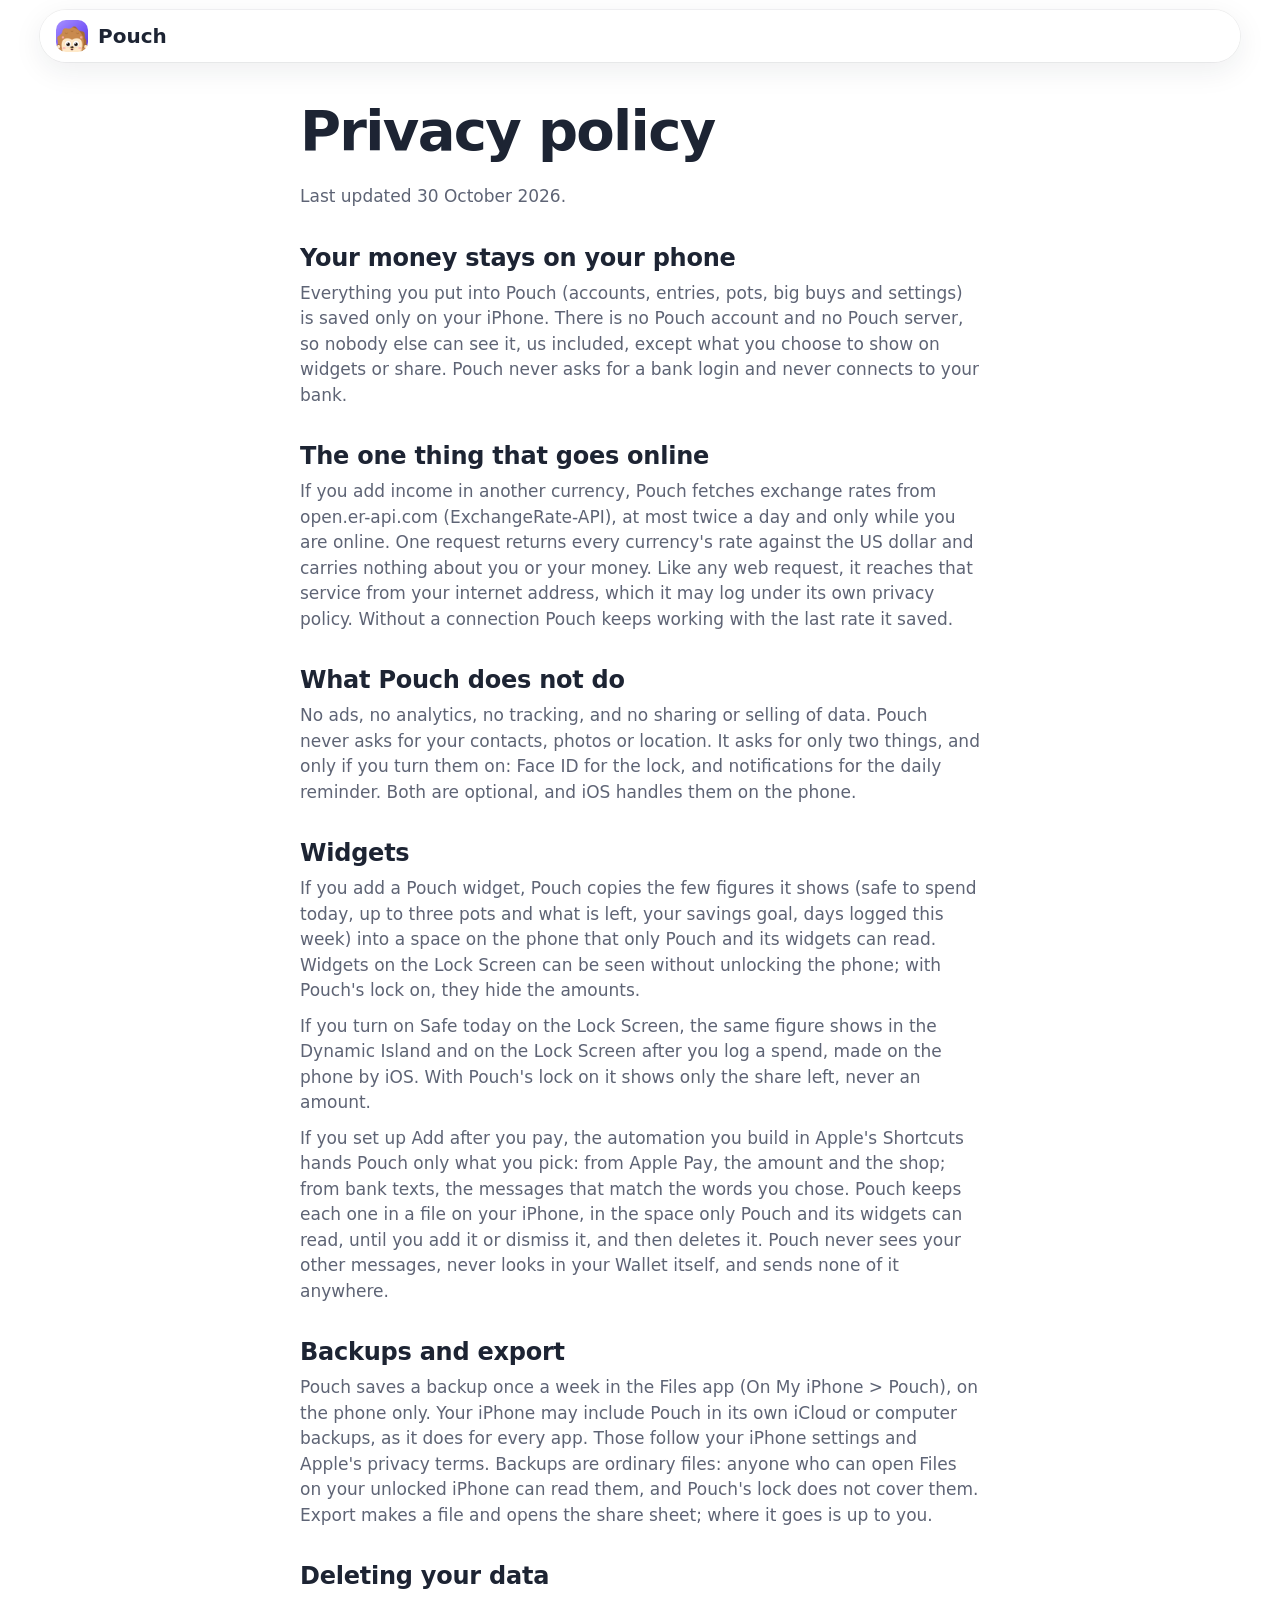
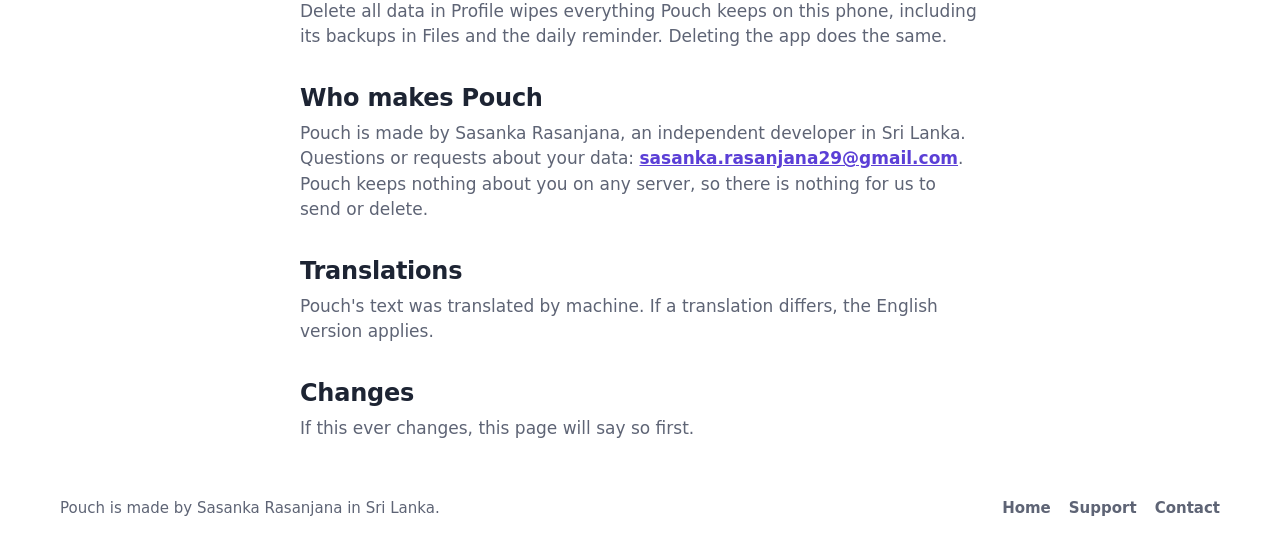
==== privacy.html @ 1b5fd363 "Privacy: last updated 30 October 2026, matching the app Co-Authored-By: Claude Opus 5.5 <noreply@ant" ====
<!doctype html>
<html lang="en">
<head>
<meta charset="utf-8">
<meta name="viewport" content="width=device-width, initial-scale=1">
<title>Pouch privacy policy</title>
<meta name="description" content="How Pouch keeps your money on your iPhone: no account, no bank login, no tracking.">
<link rel="icon" href="assets/favicon.png">
<link rel="canonical" href="https://sasankarasanjana29.github.io/hedge-site/privacy.html">
<link rel="stylesheet" href="site.css?v=20261031a">
</head>
<body>
<header class="nav lifted"><a class="brand" href="index.html"><img src="assets/icon-180.png" alt="" width="32" height="32"><span>Pouch</span></a></header>
<main class="legal">
<h1>Privacy policy</h1>
<p>Last updated 30 October 2026.</p>
<h2>Your money stays on your phone</h2>
<p>Everything you put into Pouch (accounts, entries, pots, big buys and settings) is saved only on your iPhone. There is no Pouch account and no Pouch server, so nobody else can see it, us included, except what you choose to show on widgets or share. Pouch never asks for a bank login and never connects to your bank.</p>
<h2>The one thing that goes online</h2>
<p>If you add income in another currency, Pouch fetches exchange rates from open.er-api.com (ExchangeRate-API), at most twice a day and only while you are online. One request returns every currency&#x27;s rate against the US dollar and carries nothing about you or your money. Like any web request, it reaches that service from your internet address, which it may log under its own privacy policy. Without a connection Pouch keeps working with the last rate it saved.</p>
<h2>What Pouch does not do</h2>
<p>No ads, no analytics, no tracking, and no sharing or selling of data. Pouch never asks for your contacts, photos or location. It asks for only two things, and only if you turn them on: Face ID for the lock, and notifications for the daily reminder. Both are optional, and iOS handles them on the phone.</p>
<h2>Widgets</h2>
<p>If you add a Pouch widget, Pouch copies the few figures it shows (safe to spend today, up to three pots and what is left, your savings goal, days logged this week) into a space on the phone that only Pouch and its widgets can read. Widgets on the Lock Screen can be seen without unlocking the phone; with Pouch&#x27;s lock on, they hide the amounts.</p>
<p>If you turn on Safe today on the Lock Screen, the same figure shows in the Dynamic Island and on the Lock Screen after you log a spend, made on the phone by iOS. With Pouch&#x27;s lock on it shows only the share left, never an amount. </p>
<p>If you set up Add after you pay, the automation you build in Apple&#x27;s Shortcuts hands Pouch only what you pick: from Apple Pay, the amount and the shop; from bank texts, the messages that match the words you chose. Pouch keeps each one in a file on your iPhone, in the space only Pouch and its widgets can read, until you add it or dismiss it, and then deletes it. Pouch never sees your other messages, never looks in your Wallet itself, and sends none of it anywhere.</p>
<h2>Backups and export</h2>
<p>Pouch saves a backup once a week in the Files app (On My iPhone &gt; Pouch), on the phone only. Your iPhone may include Pouch in its own iCloud or computer backups, as it does for every app. Those follow your iPhone settings and Apple&#x27;s privacy terms. Backups are ordinary files: anyone who can open Files on your unlocked iPhone can read them, and Pouch&#x27;s lock does not cover them. Export makes a file and opens the share sheet; where it goes is up to you.</p>
<h2>Deleting your data</h2>
<p>Delete all data in Profile wipes everything Pouch keeps on this phone, including its backups in Files and the daily reminder. Deleting the app does the same.</p>
<h2>Who makes Pouch</h2>
<p>Pouch is made by Sasanka Rasanjana, an independent developer in Sri Lanka. Questions or requests about your data: <a href="mailto:sasanka.rasanjana29@gmail.com">sasanka.rasanjana29@gmail.com</a>. Pouch keeps nothing about you on any server, so there is nothing for us to send or delete.</p>
<h2>Translations</h2>
<p>Pouch&#x27;s text was translated by machine. If a translation differs, the English version applies.</p>
<h2>Changes</h2>
<p>If this ever changes, this page will say so first.</p>
</main>
<footer class="foot"><span>Pouch is made by Sasanka Rasanjana in Sri Lanka.</span><nav aria-label="Legal"><a href="index.html">Home</a><a href="support.html">Support</a><a href="mailto:sasanka.rasanjana29@gmail.com">Contact</a></nav></footer>
</body>
</html>
---- site.css ----
/* Pouch site, direction A (the user's pick): a clean hero with the app composed around the phone,
   then a bento of features where every card draws the real piece of the app in its own style
   (palette.ts colours, chunky buttons, pot rings, the Dynamic Island), then the screens explained.
   No web fonts, no third parties, no emoji. */

:root {
  --page: #FFFFFF;
  --ink: #1D2433;
  --soft: #5E6475;
  --faint: #8C92A1;
  --card: #F5F6F9;
  --line: #E6E7EC;
  --brand: #7A5AF8;
  --lip: #5B3FD6;
  --tint: #F0EBFF;
  --max: 1200px;
}

* { box-sizing: border-box; }
html { scroll-behavior: smooth; -webkit-text-size-adjust: 100%; }
@media (prefers-reduced-motion: reduce) { html { scroll-behavior: auto; } }
body { margin: 0; background: var(--page); color: var(--ink); font: 17px/1.5 ui-rounded, "SF Pro Rounded", -apple-system, system-ui, "Segoe UI", Roboto, sans-serif; -webkit-font-smoothing: antialiased; }
img { max-width: 100%; display: block; }
a { color: inherit; }
h1, h2, h3 { margin: 0; font-weight: 800; letter-spacing: -0.03em; line-height: 1.04; }
h1 { font-size: clamp(44px, 6vw, 80px); }
h2 { font-size: clamp(32px, 4vw, 52px); }
h3 { font-size: 24px; letter-spacing: -0.02em; line-height: 1.15; }
p { margin: 0; }
svg { width: 1em; height: 1em; }
:focus-visible { outline: 3px solid var(--brand); outline-offset: 3px; border-radius: 12px; }

/* ---------- Nav ---------- */
.nav { position: sticky; top: 10px; z-index: 20; max-width: var(--max); margin: 10px auto 0; padding: 10px 14px 10px 16px; display: flex; align-items: center; gap: 24px; border-radius: 999px; transition: background .25s ease, box-shadow .25s ease; }
.nav.lifted { background: rgba(255, 255, 255, .78); backdrop-filter: blur(18px) saturate(170%); -webkit-backdrop-filter: blur(18px) saturate(170%); box-shadow: 0 8px 30px rgba(29, 36, 51, .08), 0 0 0 1px rgba(29, 36, 51, .05); }
.brand { display: flex; align-items: center; gap: 10px; text-decoration: none; font-weight: 800; font-size: 20px; }
.brand img { border-radius: 10px; }
.links { display: flex; gap: 26px; margin: 0 auto; }
.links a { text-decoration: none; color: var(--soft); font-weight: 650; font-size: 15px; }
.links a:hover { color: var(--ink); }
.soon { background: var(--tint); color: var(--lip); font-weight: 800; font-size: 14px; padding: 9px 16px; border-radius: 999px; white-space: nowrap; }

main { max-width: var(--max); margin: 0 auto; padding: 0 20px; }

/* ---------- Buttons: the app's chunky press ---------- */
.btn { display: inline-flex; align-items: center; justify-content: center; height: 56px; padding: 0 26px; border-radius: 999px; font-weight: 800; font-size: 16px; text-decoration: none; white-space: nowrap; transition: transform .1s ease, box-shadow .1s ease; }
.btn.primary { background: var(--brand); color: #fff; box-shadow: 0 4px 0 var(--lip); cursor: default; }
.btn.ghost { background: #fff; box-shadow: 0 0 0 2px var(--line), 0 4px 0 var(--line); }
.btn.ghost:active { transform: translateY(3px); box-shadow: 0 0 0 2px var(--line), 0 1px 0 var(--line); }

/* ---------- Spec rows: label over value, the app's .meta style ---------- */
.spec { display: flex; gap: 0; margin: 40px 0 0; }
.spec div { padding: 0 24px; border-left: 1px solid var(--line); }
.spec div:first-child { padding-left: 0; border-left: 0; }
.spec dt { font-size: 13px; color: var(--faint); font-weight: 700; }
.spec dd { margin: 2px 0 0; font-weight: 800; font-size: 17px; }

/* ---------- Hero ---------- */
.hero { display: grid; grid-template-columns: 1fr 1fr; gap: 24px; align-items: center; min-height: 680px; padding: 40px 0 20px; }
.hl { color: var(--brand); }
.lede { font-size: 21px; color: var(--soft); margin-top: 24px; max-width: 520px; }
.ctas { display: flex; gap: 12px; margin-top: 34px; flex-wrap: wrap; }

.hero-art { position: relative; height: 740px; }
.blob { position: absolute; inset: 110px 10px 50px 50px; border-radius: 48px; background: linear-gradient(150deg, #EFEAFF, #E4F0FF 60%, #FFF0E3); }
.phone { position: relative; display: flow-root; margin: 0; padding: 0; filter: drop-shadow(0 26px 28px rgba(29, 36, 51, .26)); }
/* The shadow follows the bezel's own outline: the bezel image has a clear margin round the phone, so a box-shadow left a white rim */
/* Apple's iPhone 18 Pro bezel in Black, laid over the screen. Its opening is the 402 x 874 pt screen,
   at these insets of the bezel's width (margins, so the percentages are of the phone, not the page) */
.phone::after { content: ""; position: absolute; inset: 0; z-index: 2; background: url("assets/phone-frame.webp") center / 100% 100% no-repeat; pointer-events: none; }
.phone > img, .phone > video.clip { display: block; width: 89.333%; height: auto; margin: 5.185% 5.333% 5.111%; border-radius: 13% / 6%; }
.hero-phone { position: absolute; width: 290px; left: 50%; top: 74px; transform: translateX(-38%); }
.float { position: absolute; background: #fff; border-radius: 22px; box-shadow: 0 20px 40px -18px rgba(29, 36, 51, .35), 0 0 0 1px rgba(29, 36, 51, .04); }
.island-card, .island { background: #000; color: #fff; border-radius: 34px; padding: 14px 18px 16px; display: grid; gap: 4px; }
.island-card { left: 50%; top: 22px; width: 300px; transform: translateX(-42%); z-index: 3; box-shadow: 0 30px 50px -20px rgba(0, 0, 0, .5); }
.isl-top { display: flex; align-items: center; gap: 8px; color: #C9CBD6; font-weight: 700; font-size: 14px; }
.isl-top img { width: 26px; height: 26px; }
.island-card strong, .island strong { font-size: 32px; letter-spacing: -0.02em; line-height: 1.1; }
.isl-row { display: flex; justify-content: space-between; align-items: center; gap: 10px; color: #A6A9B6; font-weight: 650; font-size: 13px; }
.isl-row i { font-style: normal; display: inline-flex; align-items: center; gap: 4px; background: #7BE33A; color: #063D00; font-weight: 800; border-radius: 999px; padding: 6px 12px; font-size: 13px; }
.isl-row i svg { width: 11px; height: 11px; }
.react-card { left: 10px; bottom: 150px; display: flex; align-items: center; gap: 10px; padding: 10px 18px 10px 10px; z-index: 3; }
.react-card img { width: 52px; height: 52px; }
.react-card b { display: block; font-size: 20px; letter-spacing: -0.01em; }
.react-card span { color: var(--soft); font-weight: 650; font-size: 14px; }
.ring-card { right: -10px; top: 320px; display: flex; align-items: center; gap: 12px; padding: 12px 18px 12px 12px; z-index: 3; }
.ring-card b { display: block; font-size: 16px; }
.ring-card span { color: var(--soft); font-weight: 650; font-size: 14px; }
.hero-hedge { position: absolute; width: 170px; right: 30px; bottom: 20px; z-index: 4; filter: drop-shadow(0 16px 20px rgba(29, 36, 51, .2)); }

/* A pot ring: the app's PotRing, an arc in the pot's colour round a tinted disc */
.ring { --p: .5; --c: #7A5AF8; --t: #EFEAFF; flex: none; width: 56px; height: 56px; border-radius: 50%; display: grid; place-items: center; background: conic-gradient(var(--c) calc(var(--p) * 360deg), rgba(29, 36, 51, .08) 0); position: relative; }
.ring::before { content: ""; position: absolute; inset: 6px; border-radius: 50%; background: #fff; }
.ring::after { content: ""; position: absolute; inset: 9px; border-radius: 50%; background: var(--t); }
.ring svg { position: relative; z-index: 1; width: 22px; height: 22px; color: var(--c); }

/* ---------- Bento ---------- */
.bento-wrap { margin-top: 110px; }
.bento-wrap h2 { max-width: 760px; }
.bento { display: grid; grid-template-columns: repeat(6, 1fr); gap: 16px; margin-top: 40px; }
.card { border-radius: 32px; padding: 30px; display: flex; flex-direction: column; gap: 24px; min-height: 360px; overflow: hidden; }
.card-copy p { color: #4F5567; margin-top: 8px; font-size: 16.5px; max-width: 460px; }
.art { margin-top: auto; }
.span2 { grid-column: span 2; } .span3 { grid-column: span 3; } .span4 { grid-column: span 4; }
.lav { background: #EFEAFF; } .hon { background: #FFF4CC; } .rose { background: #FFE4EE; } .sky { background: #E1EDFF; } .tan { background: #FFEAD6; } .grape { background: #F1EBFF; } .leaf { background: #DDF8E6; }

.safe-art { background: #fff; border-radius: 24px; padding: 22px 24px; display: grid; grid-template-columns: 1fr auto; gap: 14px 10px; align-items: center; box-shadow: 0 16px 36px -24px rgba(29, 36, 51, .35); }
.safe-num small { color: var(--soft); font-weight: 650; font-size: 15px; }
.safe-num strong { display: block; font-size: 62px; letter-spacing: -0.04em; line-height: 1; margin: 4px 0; }
.safe-num strong span { font-size: 30px; color: var(--soft); letter-spacing: 0; margin-right: 4px; }
.safe-num em { font-style: normal; color: var(--soft); font-weight: 650; font-size: 14px; }
.safe-art img { width: 104px; height: 104px; }
.month-bar { grid-column: 1 / -1; background: var(--card); border-radius: 16px; padding: 14px 16px; }
.month-bar div { display: flex; justify-content: space-between; font-size: 14px; margin-bottom: 10px; }
.month-bar span { color: var(--soft); }
.month-bar i, .pot-mid i { display: block; height: 12px; border-radius: 99px; background: #E4E6EC; overflow: hidden; }
.month-bar u { display: block; height: 100%; border-radius: 99px; background: #FF9600; box-shadow: inset 0 3px 0 rgba(255, 255, 255, .35); }

.rings-art { display: grid; grid-template-columns: repeat(2, 1fr); gap: 18px 10px; background: #fff; border-radius: 22px; padding: 20px 14px; }
.pr { display: flex; flex-direction: column; align-items: center; text-align: center; }
.pr .ring { width: 64px; height: 64px; margin-bottom: 8px; }
.pr b { font-size: 15px; }
.pr small { color: var(--faint); font-weight: 650; font-size: 13px; }

.pot-rows { background: #fff; border-radius: 22px; padding: 4px 18px; }
.pot-row { display: flex; gap: 14px; align-items: center; padding: 14px 0; }
.pot-row + .pot-row { border-top: 1px solid var(--line); }
.dot { flex: none; width: 46px; height: 46px; border-radius: 50%; display: grid; place-items: center; color: #fff; }
.dot svg { width: 22px; height: 22px; }
.pot-mid { flex: 1; min-width: 0; }
.pot-top { display: flex; justify-content: space-between; align-items: baseline; margin-bottom: 8px; }
.pot-top b { font-size: 17px; }
.pot-top span { color: var(--faint); font-size: 14px; font-weight: 650; }
.pot-top em { font-style: normal; color: var(--soft); font-weight: 800; }
.pot-mid u { display: block; height: 100%; border-radius: 99px; }
.pot-mid small { display: block; color: var(--faint); font-weight: 600; font-size: 13px; margin-top: 8px; }

.island.mini { box-shadow: 0 24px 40px -22px rgba(0, 0, 0, .55); }

.keypad-art { display: grid; grid-template-columns: auto 1fr; gap: 16px; align-items: center; }
.typed { font-size: 40px; font-weight: 800; letter-spacing: -0.03em; }
.typed span { font-size: 22px; color: var(--soft); }
.kp { display: grid; grid-template-columns: repeat(3, 1fr); gap: 7px; }
.kp b { height: 38px; border-radius: 11px; background: #fff; display: grid; place-items: center; font-weight: 650; box-shadow: 0 0 0 1.5px var(--line), 0 3px 0 var(--line); }
.kp b.on { background: var(--tint); box-shadow: 0 0 0 1.5px var(--brand), 0 3px 0 var(--lip); }

.hedge-art { position: relative; display: flex; align-items: flex-end; gap: 4px; }
.hedge-big { width: 170px; height: 170px; flex: none; margin-bottom: -6px; }
.tiles { flex: 1; min-width: 0; height: auto; border-radius: 18px; background: #fff; padding: 8px; }

.rows { background: #fff; border-radius: 22px; padding: 6px 18px; }
.rows .r { display: flex; align-items: center; gap: 14px; min-height: 64px; border-top: 1px solid var(--line); }
.rows .r:first-child { border-top: 0; }
.rows .tile { margin: 0; width: 38px; height: 38px; border-radius: 11px; }
.rows .tile svg { width: 19px; height: 19px; }
.rows b { flex: 1; font-size: 16.5px; }
.rows .val { color: var(--soft); font-weight: 650; font-size: 15px; }
.switch { width: 52px; height: 32px; border-radius: 99px; background: #58CC02; position: relative; flex: none; }
.switch::after { content: ""; position: absolute; right: 3px; top: 3px; width: 26px; height: 26px; border-radius: 50%; background: #fff; box-shadow: 0 2px 4px rgba(0,0,0,.2); }
.privacy-art { display: flex; gap: 22px; align-items: center; background: #fff; border-radius: 22px; padding: 20px 22px; }
.lock-disc { flex: none; width: 64px; height: 64px; border-radius: 20px; background: #15803D; color: #fff; display: grid; place-items: center; }
.lock-disc svg { width: 30px; height: 30px; }
.spec.mini { margin: 0; flex-wrap: wrap; row-gap: 10px; }
.spec.mini div { padding: 0 16px; }
.spec.mini dd { font-size: 15px; }

/* ---------- Feature explanations ---------- */
.explain { margin-top: 140px; display: grid; gap: 120px; }
.ex { display: grid; grid-template-columns: 330px 1fr; gap: 80px; align-items: center; }
.ex.flip { grid-template-columns: 1fr 330px; }
.ex.flip .phone { order: 2; }
.ex .phone { width: 100%; }
.ex-copy > p { color: var(--soft); font-size: 20px; margin-top: 16px; max-width: 560px; }
.points { list-style: none; padding: 0; margin: 30px 0 0; display: grid; gap: 14px; counter-reset: p; max-width: 560px; }
.points li { counter-increment: p; position: relative; padding: 16px 18px 16px 62px; background: var(--card); border-radius: 20px; color: var(--soft); }
.points li::before { content: counter(p); position: absolute; left: 16px; top: 14px; width: 30px; height: 30px; border-radius: 10px; background: var(--brand); color: #fff; font-weight: 800; display: grid; place-items: center; font-size: 15px; }
.points b { color: var(--ink); }

/* ---------- Small things ---------- */
.smalls { margin-top: 140px; }
.small-grid { display: grid; grid-template-columns: repeat(4, 1fr); gap: 16px; margin-top: 36px; }
.small-grid > div { background: var(--card); border-radius: 26px; padding: 24px; }
.tile { width: 44px; height: 44px; border-radius: 13px; display: grid; place-items: center; color: #fff; margin-bottom: 16px; }
.tile svg { width: 22px; height: 22px; }
.small-grid b { font-size: 18px; }
.small-grid p { color: var(--soft); margin-top: 4px; font-size: 15.5px; }

/* ---------- FAQ ---------- */
.faq { margin-top: 140px; max-width: 780px; }
.faq h2 { margin-bottom: 18px; }
details { border-bottom: 1px solid var(--line); padding: 22px 4px; }
summary { cursor: pointer; font-weight: 750; font-size: 19px; list-style: none; display: flex; justify-content: space-between; gap: 16px; }
summary::-webkit-details-marker { display: none; }
summary::after { content: "+"; color: var(--brand); font-size: 26px; line-height: 1; transition: transform .2s ease; }
details[open] summary::after { transform: rotate(45deg); }
details p { color: var(--soft); margin-top: 10px; }

/* ---------- End ---------- */
.end { margin-top: 140px; background: linear-gradient(150deg, #EFEAFF, #E4F0FF 60%, #FFF0E3); border-radius: 40px; padding: 56px 24px; text-align: center; display: flex; flex-direction: column; align-items: center; gap: 12px; }
.end img { width: 150px; height: 150px; }
.end p { color: var(--soft); font-size: 19px; }
.foot { max-width: var(--max); margin: 56px auto 40px; padding: 0 20px; display: flex; justify-content: space-between; gap: 16px; flex-wrap: wrap; color: var(--soft); font-size: 15px; }
.foot nav { display: flex; gap: 18px; }
.foot a { text-decoration: none; font-weight: 700; }

/* ---------- Privacy policy page ---------- */
.legal { max-width: 720px; padding-top: 40px; }
.legal h1 { font-size: clamp(38px, 6vw, 56px); margin-bottom: 24px; }
.legal h2 { font-size: 24px; letter-spacing: -0.01em; margin: 36px 0 10px; }
.legal p { color: var(--soft); margin-top: 10px; }
.legal a { color: var(--lip); font-weight: 700; }

/* ---------- Narrower screens ---------- */
@media (max-width: 1080px) {
  .hero { grid-template-columns: 1fr; min-height: 0; }
  .hero-art { max-width: 560px; width: 100%; margin: 0 auto; }
  .bento { grid-template-columns: repeat(2, 1fr); }
  .span2, .span3 { grid-column: span 1; }
  .span4 { grid-column: span 2; }
  .small-grid { grid-template-columns: repeat(2, 1fr); }
}
@media (max-width: 760px) {
  .links { display: none; }
  .nav { justify-content: space-between; }
  .hero { padding-top: 20px; }
  .spec div { padding: 0 12px; }
  .spec dt { font-size: 12px; white-space: nowrap; }
  .spec dd { font-size: 15px; }
  .hero-art { margin-bottom: -40px; }
  .hero-art { height: 600px; }
  .hero-phone { width: 240px; top: 56px; transform: translateX(-46%); }
  .island-card { width: 250px; top: 10px; padding: 12px 14px; }
  .island-card .isl-row span { white-space: nowrap; overflow: hidden; text-overflow: ellipsis; }
  .island-card strong { font-size: 26px; }
  .ring-card { top: 300px; right: 0; }
  .react-card { left: 0; bottom: 70px; }
  .hero-hedge { width: 120px; right: 0; bottom: 0; }
  .bento { grid-template-columns: 1fr; }
  .span2, .span3, .span4 { grid-column: span 1; }
  .card { min-height: 0; padding: 24px; }
  .safe-num strong { font-size: 48px; }
  .ex, .ex.flip { grid-template-columns: 1fr; gap: 36px; }
  .ex.flip .phone { order: 0; }
  .ex .phone { max-width: 280px; margin: 0 auto; }
  .explain { gap: 90px; margin-top: 100px; }
  .smalls, .faq, .end, .bento-wrap { margin-top: 100px; }
  .small-grid { grid-template-columns: 1fr; }
}

/* The island card's two states: compact above, expanded below */
.isl-stack { display: grid; gap: 14px; justify-items: center; }
.isl-stack .island.mini { width: 100%; }
.island.compact { display: flex; align-items: center; gap: 0; width: 190px; height: 40px; padding: 0 14px 0 9px; border-radius: 99px; box-shadow: 0 0 0 1px rgba(160, 139, 255, .35); }
.cring { width: 22px; height: 22px; border-radius: 50%; background: conic-gradient(#A08BFF 223deg, rgba(160, 139, 255, .25) 0); -webkit-mask: radial-gradient(circle, transparent 7px, #000 7.5px); mask: radial-gradient(circle, transparent 7px, #000 7.5px); }
.cam { flex: 1; }
.island.compact b { color: #A08BFF; font-weight: 800; font-size: 15px; letter-spacing: -0.02em; }

/* ---------- Hover: cards lift a touch (pointer devices only) ---------- */
@media (hover: hover) {
  .card, .small-grid > div { transition: transform .25s cubic-bezier(.23, 1, .32, 1); }
  .card:hover, .small-grid > div:hover { transform: translateY(-3px); }
}

/* ---------- Entrance: things rise once as they scroll in (set up by site.js) ---------- */
.js .rise { opacity: 0; transform: translateY(22px); transition: opacity .7s cubic-bezier(.23, 1, .32, 1), transform .7s cubic-bezier(.23, 1, .32, 1); transition-delay: var(--d, 0ms); }
.js .rise.in { opacity: 1; transform: none; }
.js .hero .float { animation: float-in .8s cubic-bezier(.23, 1, .32, 1) both; animation-delay: var(--d, 0ms); }
@keyframes float-in { from { opacity: 0; transform: translateY(14px) scale(.96); } }
.js .hero .island-card { animation-name: island-in; }
@keyframes island-in { from { opacity: 0; transform: translateX(-42%) scale(.6); } }
@media (prefers-reduced-motion: reduce) {
  .js .rise { opacity: 1; transform: none; transition: none; }
  .js .hero .float { animation: none; }
  .card, .small-grid > div { transition: none; }
}

/* ---------- Hero, take three: Hedges and coins round the phone ---------- */
.hero-art .island-card { display: none; }
.hero-phone { position: absolute; z-index: 2; }
.coin { position: absolute; width: 40px; height: 40px; z-index: 1; filter: drop-shadow(0 8px 10px rgba(185, 126, 6, .28)); animation: drift 6s ease-in-out infinite alternate; }
.coin.tilt { transform: rotate(-24deg) scaleY(.42); }
.c1 { left: 6%; top: 18%; width: 46px; height: 46px; animation-duration: 6.5s; }
.c2 { left: 16%; top: 7%; width: 34px; height: 34px; animation-duration: 5.2s; }
.c3 { right: 4%; top: 12%; width: 56px; height: 56px; animation-duration: 7s; z-index: 3; }
.c4 { right: 16%; top: 3%; width: 30px; height: 30px; animation-duration: 5.8s; }
.c5 { right: 1%; top: 62%; width: 34px; height: 34px; animation-duration: 6.2s; z-index: 3; }
.c6 { left: 2%; bottom: 7%; width: 40px; height: 40px; animation-duration: 5.5s; z-index: 3; }
.c7 { left: 30%; bottom: 2%; width: 30px; height: 30px; animation-duration: 6.8s; z-index: 3; }
.c8 { left: 10%; top: 44%; width: 26px; height: 26px; animation-duration: 4.8s; }
@keyframes drift { from { translate: 0 0; } to { translate: 0 -12px; } }
.hedge-peek { position: absolute; width: 150px; left: 50%; top: 40px; margin-left: -220px; z-index: 1; transform: rotate(-14deg); }
.hero-hedge { width: 190px; right: 6px; bottom: 6px; z-index: 4; }
.hedge-small { position: absolute; width: 104px; left: 22%; bottom: 0; z-index: 3; filter: drop-shadow(0 12px 14px rgba(29, 36, 51, .18)); }
.react-card { left: 0; bottom: 190px; }
.ring-card { right: -6px; top: 250px; }
@media (prefers-reduced-motion: reduce) { .coin { animation: none; } }
@media (max-width: 760px) {
  .hedge-peek { width: 112px; margin-left: -170px; top: 30px; }
  .hero-hedge { width: 132px; right: -4px; bottom: 0; }
  .hedge-small { width: 78px; left: 14%; }
  .react-card { left: -4px; bottom: 150px; }
  .ring-card { top: 260px; right: -8px; }
  .c3 { width: 42px; height: 42px; }
}

/* ---------- Bento, take two: built round the clips ----------
   Three columns; a tall card spans two rows, a wide one two columns, so the grid places itself:
   log (tall) | safe number (wide) / never red | island / pots (wide) | Hedge (tall) / privacy (wide). */
.bento { grid-template-columns: repeat(3, 1fr); grid-auto-flow: row dense; gap: 18px; }
.bento .card { min-height: 340px; padding: 32px; }
.bento .tall { grid-row: span 2; }
.bento .wide { grid-column: span 2; }
.bento h3 { font-size: 27px; }
.lav-deep { background: linear-gradient(165deg, #7A5AF8, #5B3FD6); color: #fff; }
.lav-deep .card-copy p { color: #E4DCFF; }
.clip-phone { width: 250px; margin: auto auto -96px; filter: drop-shadow(0 26px 28px rgba(20, 10, 60, .34)); }
.lav-deep .clip-phone { filter: drop-shadow(0 26px 28px rgba(20, 10, 60, .5)); }
video.clip { display: block; width: 100%; aspect-ratio: 600 / 1304; height: auto; border-radius: 13% / 6%; background: #fff; object-fit: cover; }
.rings-row { display: grid; grid-template-columns: repeat(4, 1fr); gap: 10px; background: #fff; border-radius: 22px; padding: 22px 14px; }
.rings-row .pr .ring { width: 70px; height: 70px; }

/* ---------- Responsive: tablets and phones ---------- */
@media (max-width: 1080px) {
  .bento { grid-template-columns: repeat(2, 1fr); }
  .bento .wide { grid-column: span 2; }
  .hero-copy { max-width: 640px; }
}
@media (max-width: 760px) {
  .btn { width: auto; }
  .bento { grid-template-columns: 1fr; }
  .bento .tall { grid-row: auto; }
  .bento .wide { grid-column: auto; }
  .bento .card { min-height: 0; padding: 26px; }
  .bento .tall { padding-bottom: 0; }
  .clip-phone { width: 230px; margin: 8px auto -70px; }
  .rings-row { grid-template-columns: repeat(2, 1fr); row-gap: 18px; }
}
@media (max-width: 480px) {
  .ctas .btn, .end .btn { width: 100%; }
}

/* ---------- Bento, take three: shorter. Three fixed rows on wide screens ----------
   log (tall) | safe number (wide, side by side)
   log        | never red | island
   pots       | Hedge (phone peeking up) | privacy */
@media (min-width: 1081px) {
  .bento { grid-auto-rows: 292px; }
  .bento .card { min-height: 0; height: 100%; padding: 26px 28px; gap: 16px; }
  .bento .wide { flex-direction: row; align-items: center; gap: 32px; }
  .bento .wide .card-copy { flex: 0 0 38%; }
  .bento .wide .art { flex: 1; margin-top: 0; }
  .bento .tall .clip-phone { width: 236px; margin-bottom: -150px; }
}
.bento h3 { font-size: 24px; }
.bento .card-copy p { font-size: 16px; margin-top: 6px; }
.safe-art { padding: 18px 20px; }
.safe-num strong { font-size: 52px; }
.safe-art img { width: 88px; height: 88px; }
.pot-row { padding: 11px 0; }
.isl-stack { gap: 10px; }
.island.mini { padding: 12px 16px 14px; }
.island.mini strong { font-size: 27px; }
.rings-row { grid-template-columns: repeat(4, 1fr); padding: 16px 8px; gap: 4px; }
.rings-row .pr .ring { width: 54px; height: 54px; margin-bottom: 6px; }
.rings-row .pr b { font-size: 13px; }
.rings-row .pr small { display: none; }
/* The phone rises from the card's bottom edge; only Hedge and the top of the screen show */
.peek-card { overflow: hidden; }
.clip-phone.peek { width: 200px; margin: auto auto -260px; }
.rows .r { min-height: 58px; }
@media (max-width: 1080px) {
  .clip-phone.peek { margin-bottom: -300px; }
}
@media (max-width: 760px) {
  .rings-row { grid-template-columns: repeat(4, 1fr); }
  .clip-phone.peek { width: 220px; margin-bottom: -320px; }
  .bento .tall .clip-phone { margin-bottom: -120px; }
}

@media (min-width: 1081px) {
  .isl-stack .island.compact { height: 34px; }
  .island.mini { padding: 10px 16px 12px; gap: 2px; }
  .island.mini strong { font-size: 25px; }
  .island.mini .isl-row i { padding: 4px 11px; }
  .pot-row { padding: 9px 0; }
}

/* Phones: keep each tile short. The clip phone peeks, the safe card drops its month bar. */
@media (max-width: 760px) {
  .bento { gap: 14px; }
  .bento .tall .clip-phone { width: 210px; margin-bottom: -250px; }
  .safe-art { grid-template-columns: 1fr auto; }
  .safe-art .month-bar { display: none; }
  .safe-num strong { font-size: 44px; }
  .safe-art img { width: 76px; height: 76px; }
  .bento .card-copy p { font-size: 15.5px; }
}

/* ---------- No cut-off phones: the logging phone shows whole, Hedge gets a close-up window ---------- */
@media (min-width: 1081px) {
  .bento { grid-auto-rows: 306px; }
  .bento .tall .clip-phone { width: 196px; margin: auto auto 0; }
}
.bento .tall .clip-phone { margin-bottom: 0; }
/* The wardrobe clip framed on Hedge: the video fills a rounded window, held on the part where he is */
.closeup { margin-top: auto; height: 172px; border-radius: 22px; overflow: hidden; background: #fff; box-shadow: 0 0 0 1px rgba(29, 36, 51, .06); }
.closeup video.clip { width: 100%; height: 100%; aspect-ratio: auto; border-radius: 0; object-fit: cover; object-position: 50% 17%; }
@media (max-width: 1080px) {
  .bento .tall .clip-phone { width: 220px; margin: 12px auto 0; }
}
@media (max-width: 760px) {
  .bento .tall .clip-phone { width: 190px; margin: 8px auto 0; }
  .bento .tall { padding-bottom: 26px; }
  .closeup { height: 190px; }
}
@media (max-width: 760px) {
  .rows { padding: 4px 14px; }
  .rows .r { gap: 10px; }
  .rows b { font-size: 15px; white-space: nowrap; }
  .rows .val { font-size: 13.5px; white-space: nowrap; }
}

.end .hint { color: var(--faint); font-weight: 600; font-size: 14px; }

/* 404 */
.lost { min-height: 80vh; display: flex; flex-direction: column; align-items: center; justify-content: center; text-align: center; gap: 14px; }
.lost img { width: 150px; height: 150px; }
.lost p { color: var(--soft); }

/* ---------- The island as the app draws it (app/src/widgets/PouchDay.tsx) ----------
   Rings are capacity gauges filled by the share of the month still free (--p); the expanded
   view has the ring top right and a tinted purple Log pill, as Apple's own island buttons are. */
.cring { background: conic-gradient(#A08BFF calc(var(--p, .6) * 360deg), rgba(160, 139, 255, .25) 0); }
.isl-top .ering { margin-left: auto; width: 30px; height: 30px; border-radius: 50%; background: conic-gradient(#A08BFF calc(var(--p, .6) * 360deg), rgba(160, 139, 255, .25) 0); -webkit-mask: radial-gradient(circle, transparent 10px, #000 10.5px); mask: radial-gradient(circle, transparent 10px, #000 10.5px); }
.isl-top { width: 100%; }
.isl-row i { background: #352A63; color: #E2DBFF; min-width: 82px; height: 32px; justify-content: center; padding: 0 14px; font-size: 15px; }
.island.mini .isl-row i { padding: 0 14px; }
.isl-row i svg { width: 12px; height: 12px; }

/* ---------- The logging phone: bigger, a real iPhone shape, never cut off ----------
   A fixed width with the screen's own shape (the video sets the height), sitting at the card's
   foot. Rows are tall enough for it on every desktop width (checked 1081 to 1440). */
@media (min-width: 1081px) {
  .bento { grid-auto-rows: 318px; }
  .bento .tall { padding-bottom: 22px; }
  .bento .tall .clip-phone { width: 228px; margin: auto auto 0; }
}
@media (max-width: 1080px) {
  .bento .tall .clip-phone { width: 250px; }
}
@media (max-width: 760px) {
  .bento .tall .clip-phone { width: 230px; }
}
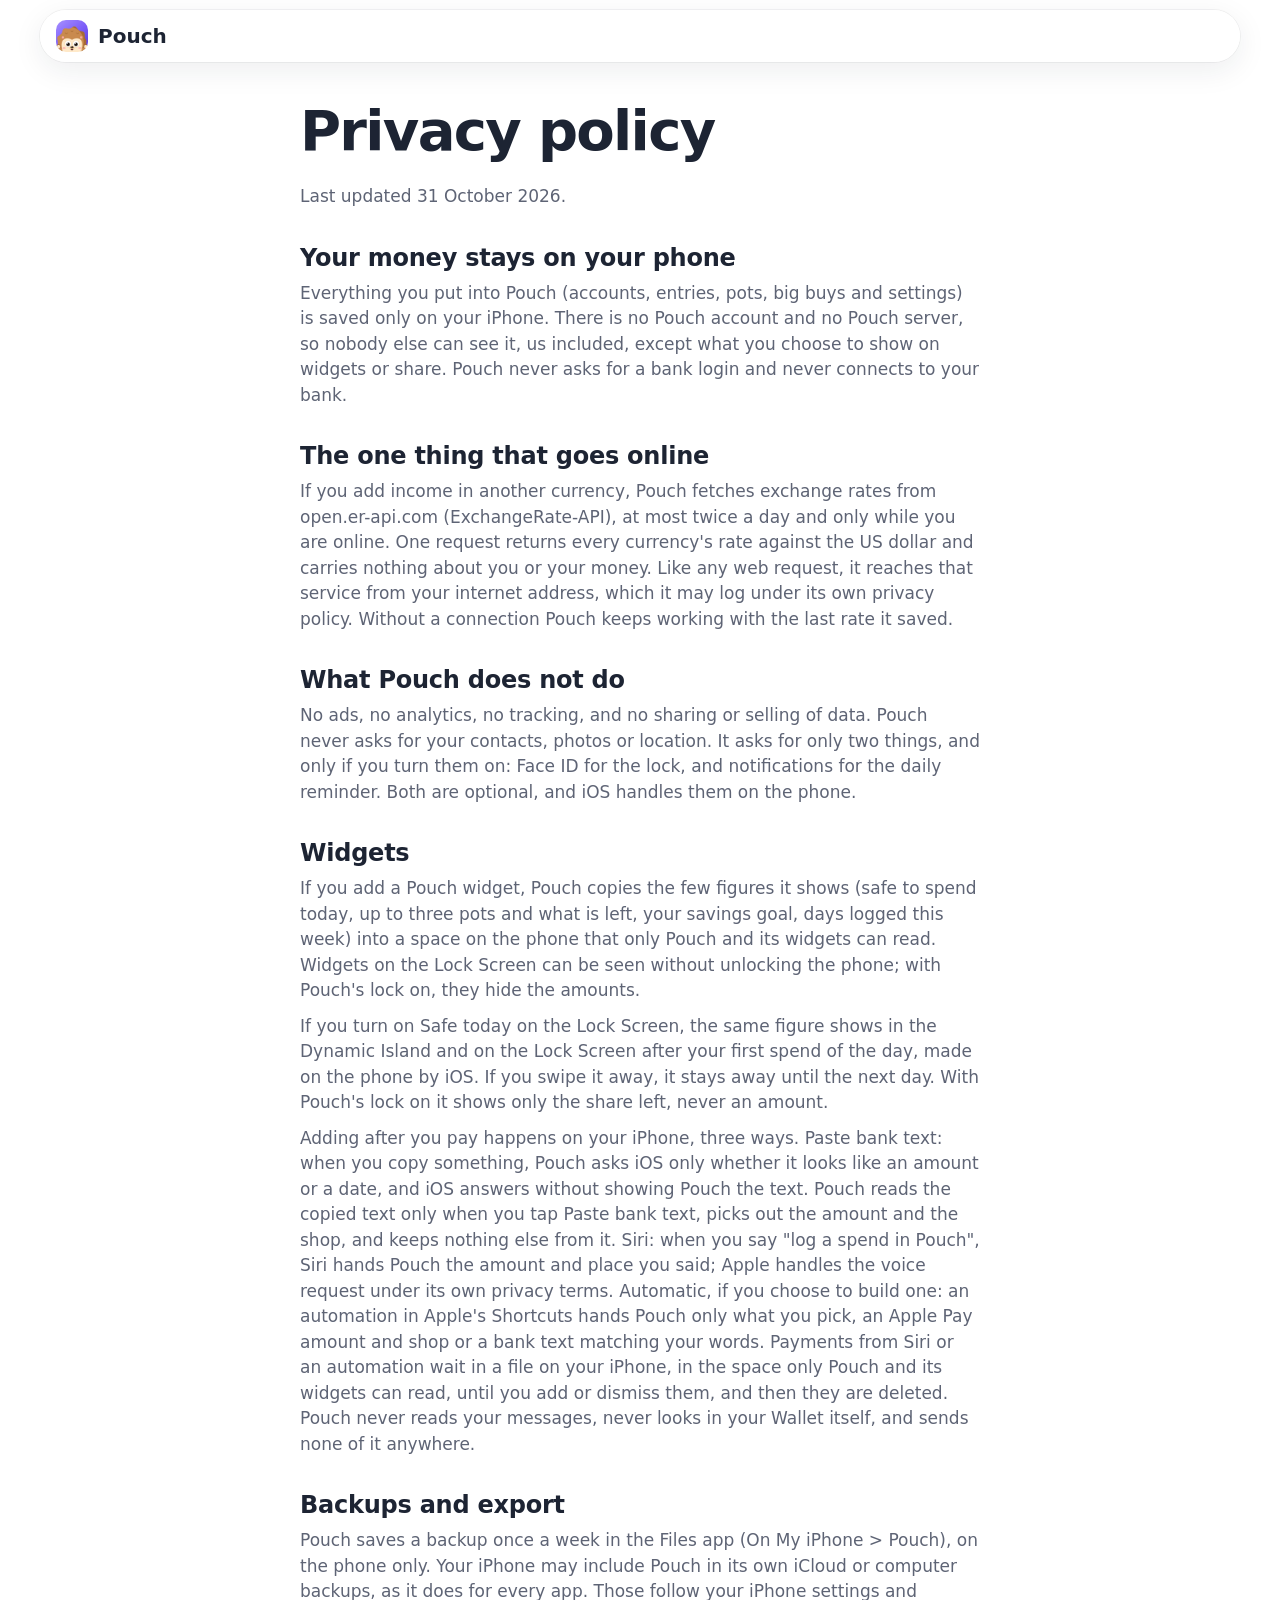
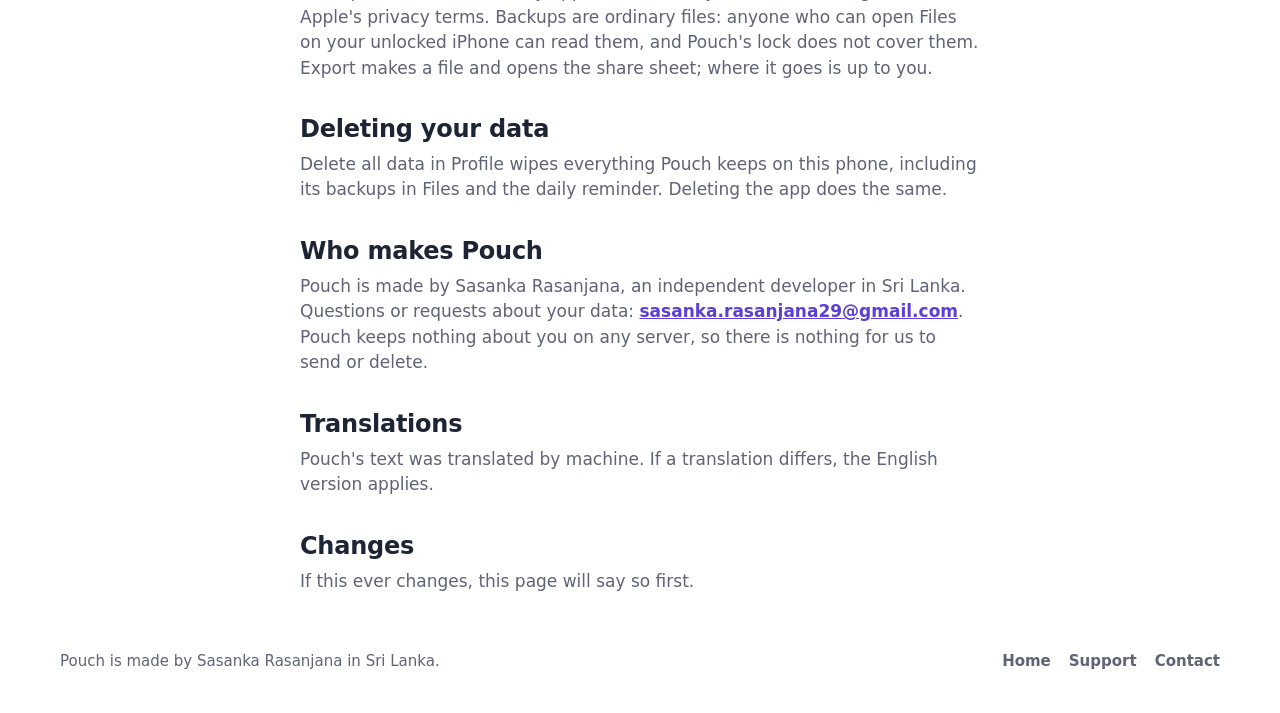
==== commit f11592cf: "Add after you pay leads with Paste bank text and Siri; island once a day; Entries balance Co-Authore" ====
--- a/privacy.html
+++ b/privacy.html
@@ -13,7 +13,7 @@
 <header class="nav lifted"><a class="brand" href="index.html"><img src="assets/icon-180.png" alt="" width="32" height="32"><span>Pouch</span></a></header>
 <main class="legal">
 <h1>Privacy policy</h1>
-<p>Last updated 30 October 2026.</p>
+<p>Last updated 31 October 2026.</p>
 <h2>Your money stays on your phone</h2>
 <p>Everything you put into Pouch (accounts, entries, pots, big buys and settings) is saved only on your iPhone. There is no Pouch account and no Pouch server, so nobody else can see it, us included, except what you choose to show on widgets or share. Pouch never asks for a bank login and never connects to your bank.</p>
 <h2>The one thing that goes online</h2>
@@ -22,8 +22,8 @@
 <p>No ads, no analytics, no tracking, and no sharing or selling of data. Pouch never asks for your contacts, photos or location. It asks for only two things, and only if you turn them on: Face ID for the lock, and notifications for the daily reminder. Both are optional, and iOS handles them on the phone.</p>
 <h2>Widgets</h2>
 <p>If you add a Pouch widget, Pouch copies the few figures it shows (safe to spend today, up to three pots and what is left, your savings goal, days logged this week) into a space on the phone that only Pouch and its widgets can read. Widgets on the Lock Screen can be seen without unlocking the phone; with Pouch&#x27;s lock on, they hide the amounts.</p>
-<p>If you turn on Safe today on the Lock Screen, the same figure shows in the Dynamic Island and on the Lock Screen after you log a spend, made on the phone by iOS. With Pouch&#x27;s lock on it shows only the share left, never an amount. </p>
-<p>If you set up Add after you pay, the automation you build in Apple&#x27;s Shortcuts hands Pouch only what you pick: from Apple Pay, the amount and the shop; from bank texts, the messages that match the words you chose. Pouch keeps each one in a file on your iPhone, in the space only Pouch and its widgets can read, until you add it or dismiss it, and then deletes it. Pouch never sees your other messages, never looks in your Wallet itself, and sends none of it anywhere.</p>
+<p>If you turn on Safe today on the Lock Screen, the same figure shows in the Dynamic Island and on the Lock Screen after your first spend of the day, made on the phone by iOS. If you swipe it away, it stays away until the next day. With Pouch&#x27;s lock on it shows only the share left, never an amount.</p>
+<p>Adding after you pay happens on your iPhone, three ways. Paste bank text: when you copy something, Pouch asks iOS only whether it looks like an amount or a date, and iOS answers without showing Pouch the text. Pouch reads the copied text only when you tap Paste bank text, picks out the amount and the shop, and keeps nothing else from it. Siri: when you say &quot;log a spend in Pouch&quot;, Siri hands Pouch the amount and place you said; Apple handles the voice request under its own privacy terms. Automatic, if you choose to build one: an automation in Apple&#x27;s Shortcuts hands Pouch only what you pick, an Apple Pay amount and shop or a bank text matching your words. Payments from Siri or an automation wait in a file on your iPhone, in the space only Pouch and its widgets can read, until you add or dismiss them, and then they are deleted. Pouch never reads your messages, never looks in your Wallet itself, and sends none of it anywhere.</p>
 <h2>Backups and export</h2>
 <p>Pouch saves a backup once a week in the Files app (On My iPhone &gt; Pouch), on the phone only. Your iPhone may include Pouch in its own iCloud or computer backups, as it does for every app. Those follow your iPhone settings and Apple&#x27;s privacy terms. Backups are ordinary files: anyone who can open Files on your unlocked iPhone can read them, and Pouch&#x27;s lock does not cover them. Export makes a file and opens the share sheet; where it goes is up to you.</p>
 <h2>Deleting your data</h2>
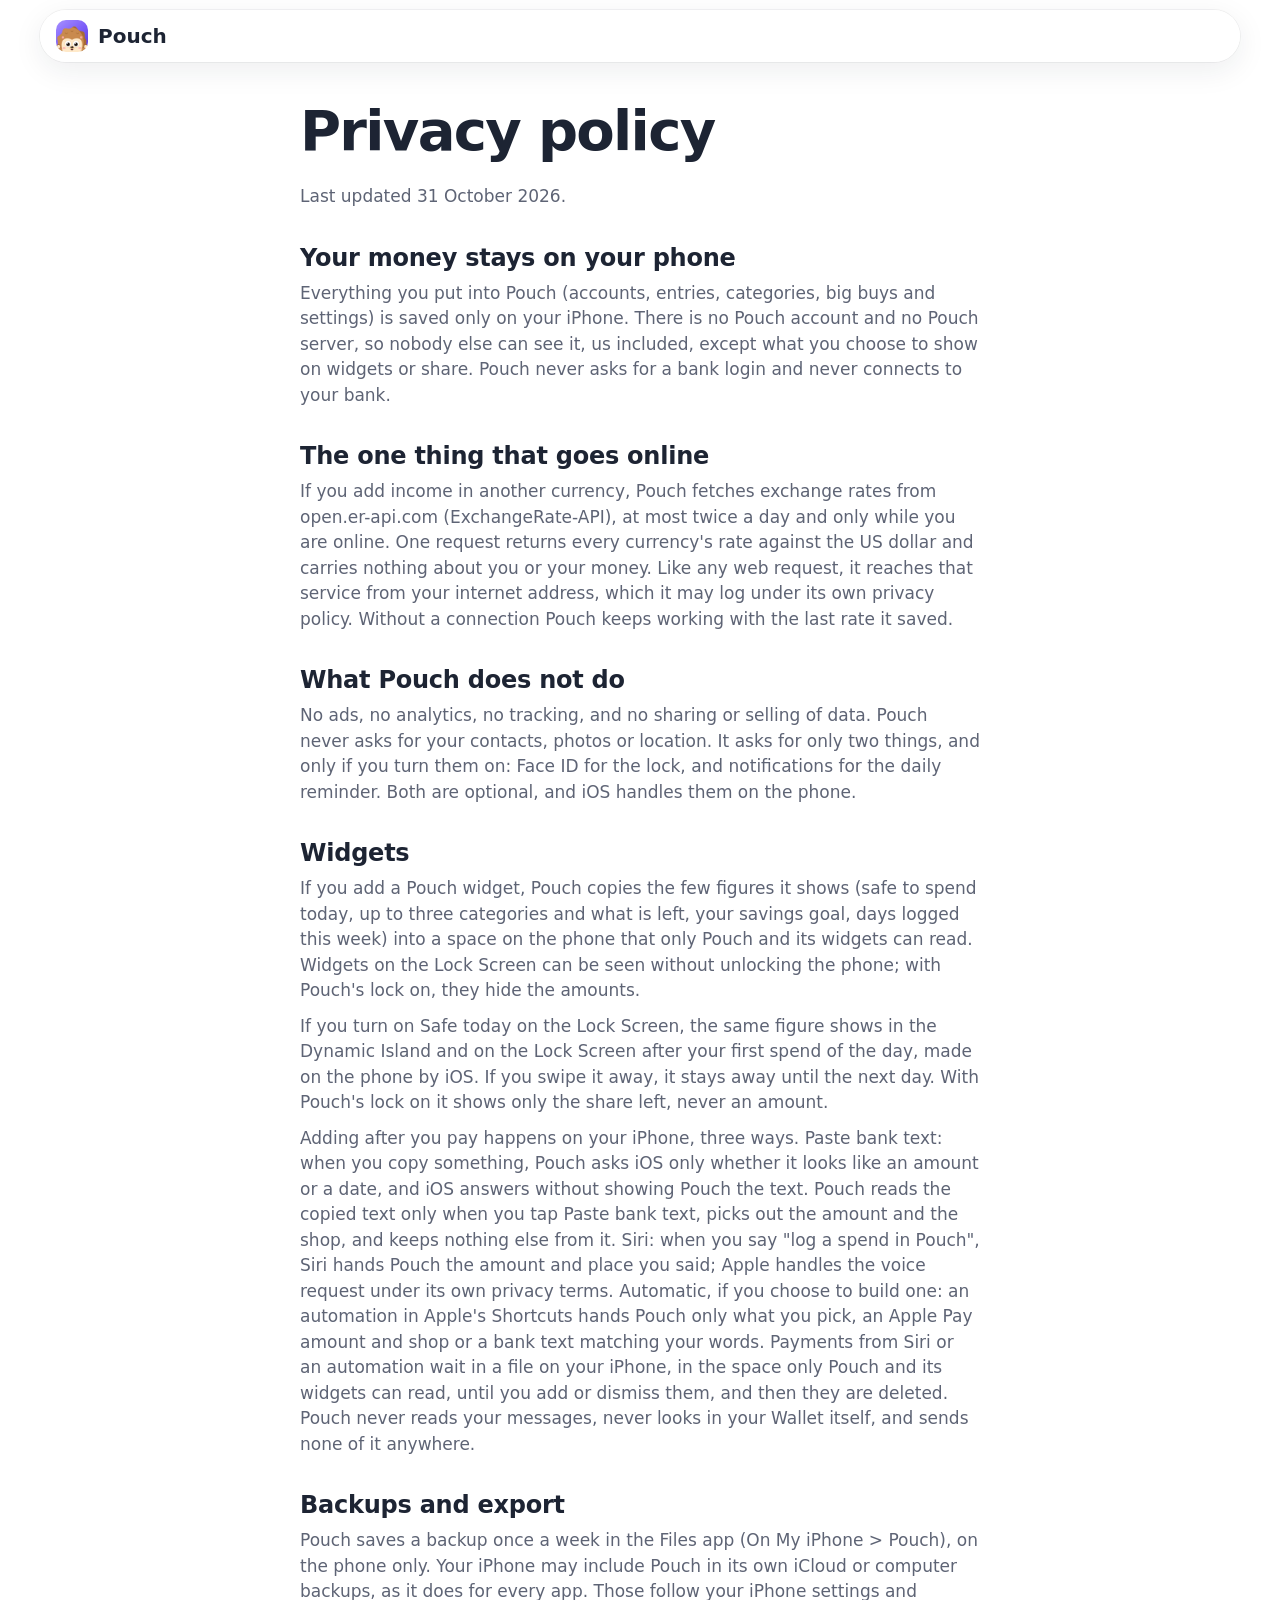
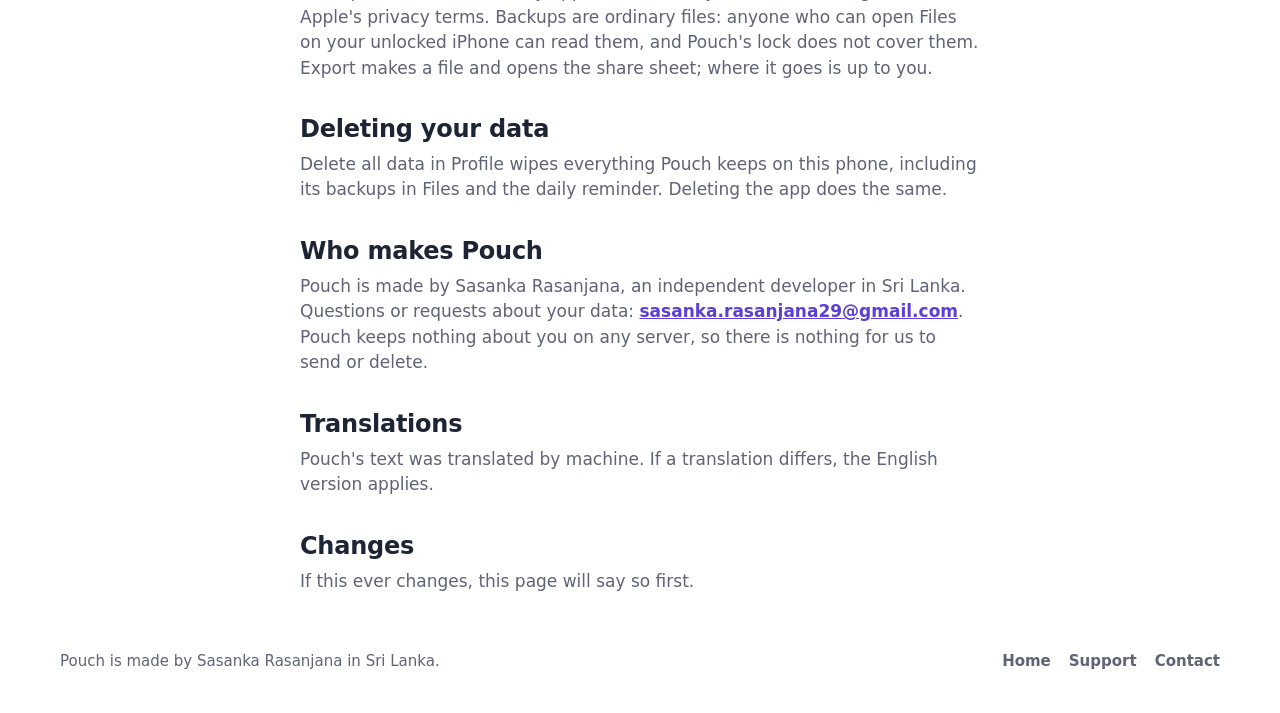
==== commit 66a90620: "Pots are categories now; Paste picks the card's account Co-Authored-By: Claude Opus 5.5 <noreply@ant" ====
--- a/privacy.html
+++ b/privacy.html
@@ -15,13 +15,13 @@
 <h1>Privacy policy</h1>
 <p>Last updated 31 October 2026.</p>
 <h2>Your money stays on your phone</h2>
-<p>Everything you put into Pouch (accounts, entries, pots, big buys and settings) is saved only on your iPhone. There is no Pouch account and no Pouch server, so nobody else can see it, us included, except what you choose to show on widgets or share. Pouch never asks for a bank login and never connects to your bank.</p>
+<p>Everything you put into Pouch (accounts, entries, categories, big buys and settings) is saved only on your iPhone. There is no Pouch account and no Pouch server, so nobody else can see it, us included, except what you choose to show on widgets or share. Pouch never asks for a bank login and never connects to your bank.</p>
 <h2>The one thing that goes online</h2>
 <p>If you add income in another currency, Pouch fetches exchange rates from open.er-api.com (ExchangeRate-API), at most twice a day and only while you are online. One request returns every currency&#x27;s rate against the US dollar and carries nothing about you or your money. Like any web request, it reaches that service from your internet address, which it may log under its own privacy policy. Without a connection Pouch keeps working with the last rate it saved.</p>
 <h2>What Pouch does not do</h2>
 <p>No ads, no analytics, no tracking, and no sharing or selling of data. Pouch never asks for your contacts, photos or location. It asks for only two things, and only if you turn them on: Face ID for the lock, and notifications for the daily reminder. Both are optional, and iOS handles them on the phone.</p>
 <h2>Widgets</h2>
-<p>If you add a Pouch widget, Pouch copies the few figures it shows (safe to spend today, up to three pots and what is left, your savings goal, days logged this week) into a space on the phone that only Pouch and its widgets can read. Widgets on the Lock Screen can be seen without unlocking the phone; with Pouch&#x27;s lock on, they hide the amounts.</p>
+<p>If you add a Pouch widget, Pouch copies the few figures it shows (safe to spend today, up to three categories and what is left, your savings goal, days logged this week) into a space on the phone that only Pouch and its widgets can read. Widgets on the Lock Screen can be seen without unlocking the phone; with Pouch&#x27;s lock on, they hide the amounts.</p>
 <p>If you turn on Safe today on the Lock Screen, the same figure shows in the Dynamic Island and on the Lock Screen after your first spend of the day, made on the phone by iOS. If you swipe it away, it stays away until the next day. With Pouch&#x27;s lock on it shows only the share left, never an amount.</p>
 <p>Adding after you pay happens on your iPhone, three ways. Paste bank text: when you copy something, Pouch asks iOS only whether it looks like an amount or a date, and iOS answers without showing Pouch the text. Pouch reads the copied text only when you tap Paste bank text, picks out the amount and the shop, and keeps nothing else from it. Siri: when you say &quot;log a spend in Pouch&quot;, Siri hands Pouch the amount and place you said; Apple handles the voice request under its own privacy terms. Automatic, if you choose to build one: an automation in Apple&#x27;s Shortcuts hands Pouch only what you pick, an Apple Pay amount and shop or a bank text matching your words. Payments from Siri or an automation wait in a file on your iPhone, in the space only Pouch and its widgets can read, until you add or dismiss them, and then they are deleted. Pouch never reads your messages, never looks in your Wallet itself, and sends none of it anywhere.</p>
 <h2>Backups and export</h2>
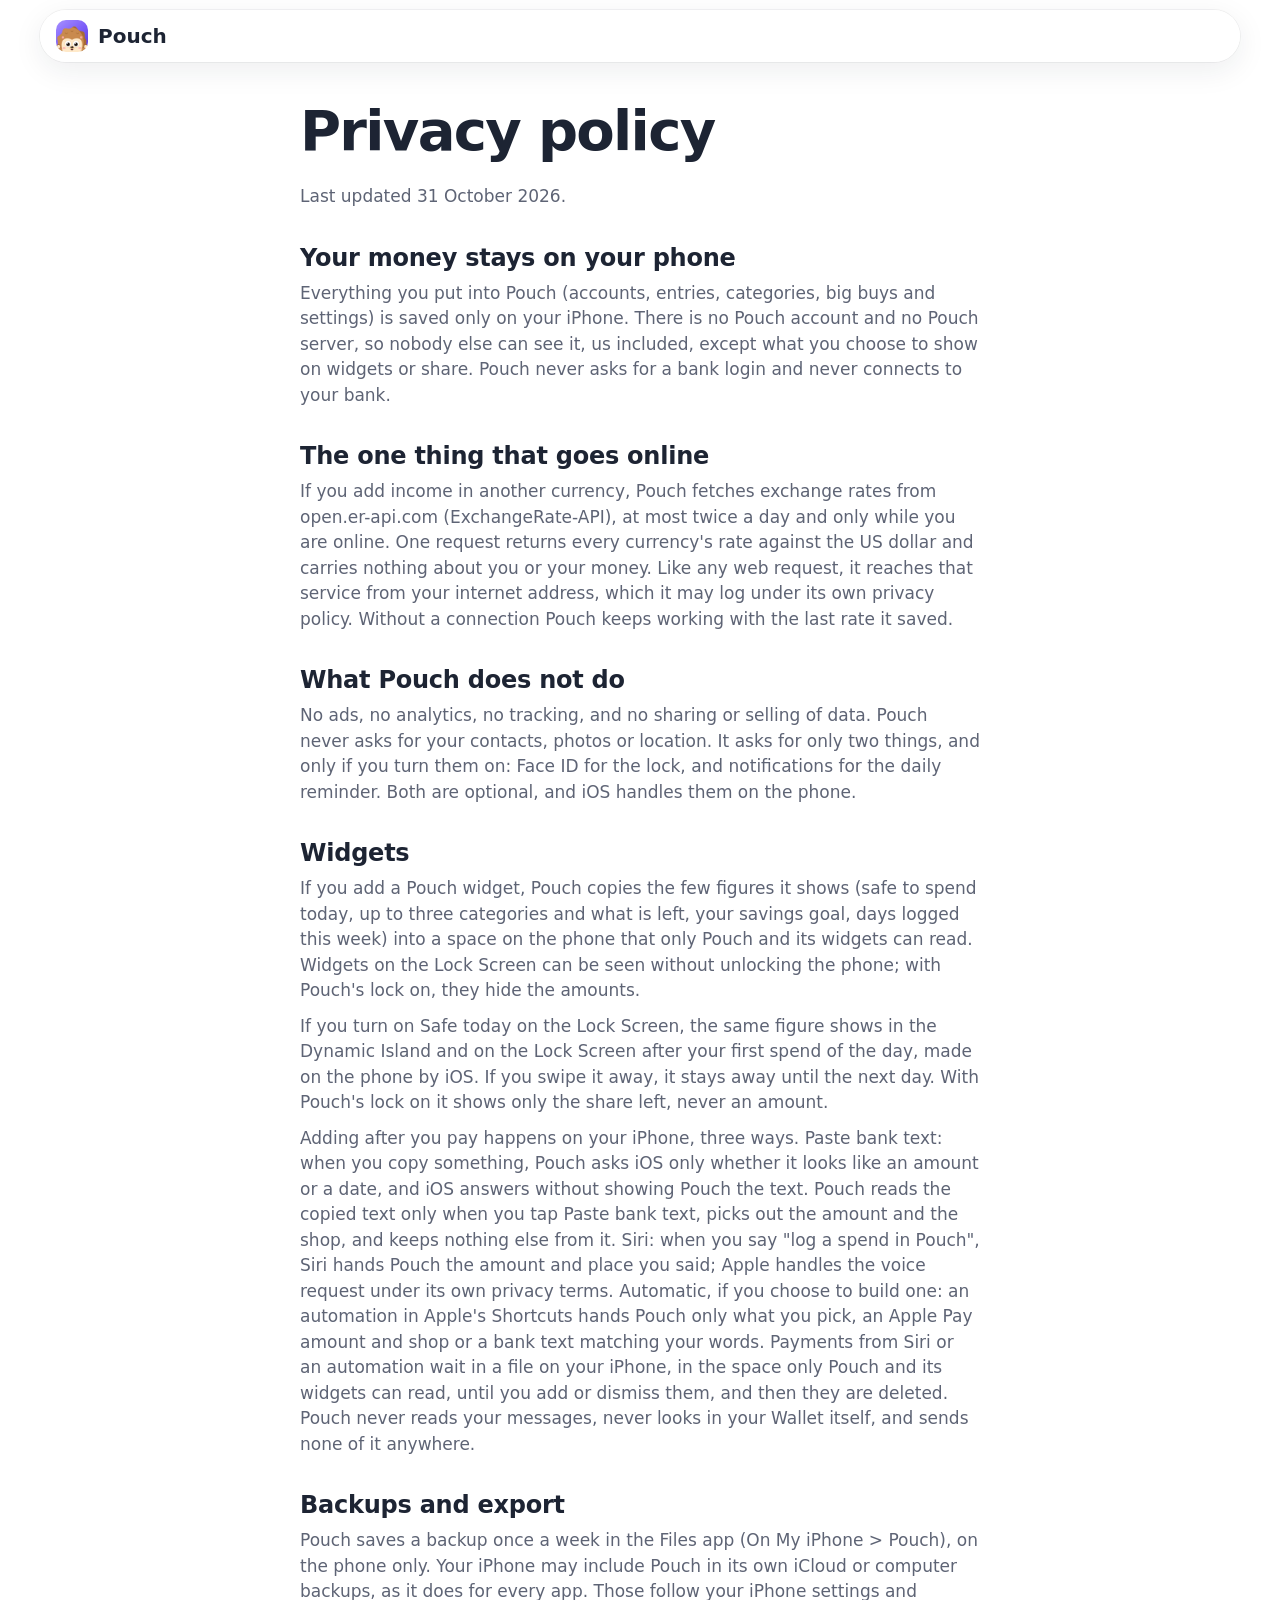
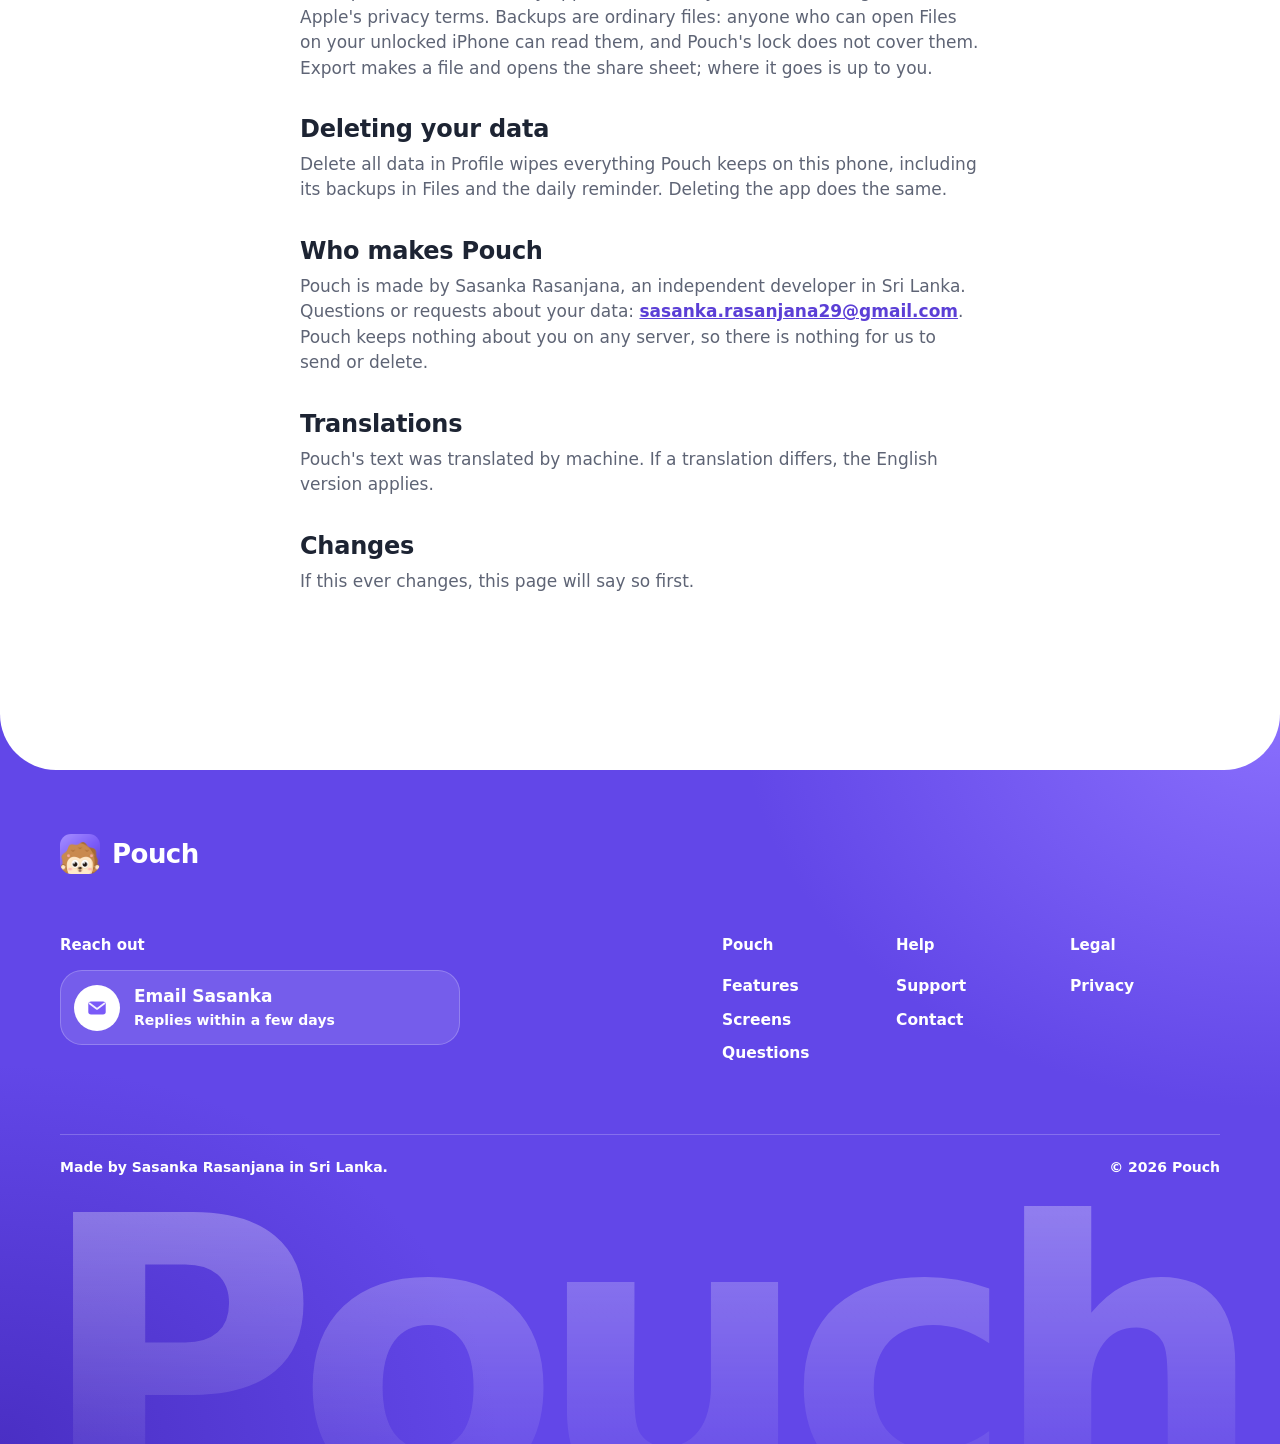
==== commit bacc1a39: "Screens as chunky tabs over one panel, a purple footer, and a sleeping Hedge whose z's float up on a" ====
--- a/privacy.html
+++ b/privacy.html
@@ -7,7 +7,7 @@
 <meta name="description" content="How Pouch keeps your money on your iPhone: no account, no bank login, no tracking.">
 <link rel="icon" href="assets/favicon.png">
 <link rel="canonical" href="https://sasankarasanjana29.github.io/hedge-site/privacy.html">
-<link rel="stylesheet" href="site.css?v=20261031a">
+<link rel="stylesheet" href="site.css?v=20261102k">
 </head>
 <body>
 <header class="nav lifted"><a class="brand" href="index.html"><img src="assets/icon-180.png" alt="" width="32" height="32"><span>Pouch</span></a></header>
@@ -35,6 +35,26 @@
 <h2>Changes</h2>
 <p>If this ever changes, this page will say so first.</p>
 </main>
-<footer class="foot"><span>Pouch is made by Sasanka Rasanjana in Sri Lanka.</span><nav aria-label="Legal"><a href="index.html">Home</a><a href="support.html">Support</a><a href="mailto:sasanka.rasanjana29@gmail.com">Contact</a></nav></footer>
+<footer class="footer">
+  <div class="footer-in">
+    <a class="footer-brand" href="index.html"><img src="assets/icon-180.png" alt="" width="40" height="40"><span>Pouch</span></a>
+    <div class="footer-grid">
+      <div class="reach">
+        <b>Reach out</b>
+        <a class="reach-card" href="mailto:sasanka.rasanjana29@gmail.com?subject=Pouch">
+          <span class="reach-icon"><svg viewBox="0 0 24 24" aria-hidden="true"><rect x="2.5" y="5" width="19" height="14" rx="3" fill="currentColor"/><path d="m4 7 8 6 8-6" fill="none" stroke="#fff" stroke-width="2" stroke-linecap="round" stroke-linejoin="round" opacity=".9"/></svg></span>
+          <span><strong>Email Sasanka</strong><small>Replies within a few days</small></span>
+        </a>
+      </div>
+      <nav class="footer-cols" aria-label="Footer">
+        <div><b>Pouch</b><a href="index.html#features">Features</a><a href="index.html#screens">Screens</a><a href="index.html#faq">Questions</a></div>
+        <div><b>Help</b><a href="support.html">Support</a><a href="mailto:sasanka.rasanjana29@gmail.com">Contact</a></div>
+        <div><b>Legal</b><a href="privacy.html">Privacy</a></div>
+      </nav>
+    </div>
+    <div class="footer-base"><span>Made by Sasanka Rasanjana in Sri Lanka.</span><span>&copy; 2026 Pouch</span></div>
+  </div>
+  <div class="wordmark" aria-hidden="true">Pouch</div>
+</footer>
 </body>
 </html>
--- a/site.css
+++ b/site.css
@@ -451,3 +451,176 @@
 @media (max-width: 760px) {
   .bento .tall .clip-phone { width: 230px; }
 }
+
+/* ---------- The waving Hedge looks at your cursor (site.js moves .pupil) ---------- */
+.hero-hedge img { width: 100%; height: auto; }
+.hero-hedge .eyes { position: absolute; inset: 0; width: 100%; height: 100%; overflow: visible; }
+
+/* ---------- Two scenes drawn in code: Hedge beside the questions, and at the end ----------
+   Everything inside is sized in container units (cqw), so a scene scales as one picture. */
+.scene { position: relative; width: 100%; container-type: inline-size; }
+.scene > * { position: absolute; }
+.scene .s-blob { inset: 12% 6% 9% 9%; background: #ECE6FF; border-radius: 46% 54% 42% 58% / 56% 44% 56% 44%; }
+.scene .s-floor { left: 12%; right: 10%; bottom: 2%; height: 4.4cqw; border-radius: 50%; background: #DCD4F4; }
+.scene .coin { animation: none; }
+.scene .s-spark { color: #FFC21A; }
+.scene img.s-hedge { height: auto; filter: drop-shadow(0 2cqw 2.4cqw rgba(29, 36, 51, .16)); }
+
+/* The phone with today's gauge */
+.scene-phone { aspect-ratio: 4 / 3; }
+.mini-phone { left: 9%; top: 15%; width: 37cqw; height: 54cqw; box-sizing: border-box; padding: 3.6cqw 3.4cqw; display: flex; flex-direction: column; gap: 3cqw; background: #FBFAFF; border: 1.7cqw solid #CBC4EE; border-radius: 8cqw; transform: rotate(-6deg); box-shadow: 0 3cqw 5cqw -2cqw rgba(74, 52, 160, .25); }
+.mp-notch { align-self: center; width: 11cqw; height: 1.9cqw; border-radius: 9cqw; background: #CBC4EE; }
+.mp-gauge { width: 100%; height: auto; margin: 1cqw 0 .5cqw; }
+.mp-row { display: flex; align-items: center; gap: 2.4cqw; padding: 1.3cqw; border-radius: 9cqw; background: #F1EFF8; }
+.mp-dot { flex: none; width: 8.6cqw; height: 8.6cqw; border-radius: 50%; display: grid; place-items: center; }
+.mp-dot svg { width: 4.6cqw; height: 4.6cqw; }
+.mp-row i { flex: 1; height: 2.6cqw; margin-right: 1.6cqw; border-radius: 9cqw; background: #CDC9DD; }
+.scene-phone img.s-hedge { right: 2%; bottom: 3%; width: 52cqw; }
+.scene-phone .s-gem { left: 30%; top: 3%; width: 10cqw; height: 10cqw; transform: rotate(-12deg); filter: drop-shadow(0 1.2cqw 1.4cqw rgba(47, 111, 228, .3)); }
+.scene-phone .s-c1 { left: 2%; top: 26%; width: 8.5cqw; height: 8.5cqw; }
+.scene-phone .s-c2 { left: 52%; top: 2%; width: 9.5cqw; height: 9.5cqw; }
+.scene-phone .s-k1 { right: 4%; top: 14%; width: 6.5cqw; height: 6.5cqw; }
+.scene-phone .s-k2 { left: 3%; bottom: 18%; width: 5cqw; height: 5cqw; }
+.scene-phone .s-pop { left: 46%; top: 17%; width: 10cqw; height: 10cqw; color: #FFC21A; }
+
+/* A month on track: ticked, two bars, three category rings */
+.scene-done { aspect-ratio: 3 / 2; }
+.scene-done .s-blob { inset: 8% 10% 12% 10%; }
+.done-card { left: 7%; top: 10%; width: 58cqw; box-sizing: border-box; padding: 4.6cqw; display: flex; flex-direction: column; gap: 3.4cqw; background: #fff; border-radius: 5cqw; box-shadow: 0 3cqw 6cqw -2.5cqw rgba(74, 52, 160, .3); }
+.dc-top { display: flex; align-items: center; gap: 3.2cqw; }
+.dc-check { flex: none; width: 9.4cqw; height: 9.4cqw; border-radius: 50%; display: grid; place-items: center; background: #2FA84F; color: #fff; }
+.dc-check svg { width: 5cqw; height: 5cqw; }
+.dc-top i { width: 30cqw; height: 4.6cqw; border-radius: 9cqw; background: #2E2B5F; }
+.dc-bar { height: 3.4cqw; border-radius: 9cqw; background: #ECE9F5; overflow: hidden; }
+.dc-bar u { display: block; height: 100%; border-radius: 9cqw; }
+.dc-rings { display: flex; gap: 3.4cqw; margin-top: .6cqw; }
+.dc-rings .ring { width: 13cqw; height: 13cqw; }
+.dc-rings .ring::before { inset: 1.2cqw; }
+.dc-rings .ring::after { inset: 1.8cqw; }
+.dc-rings .ring svg { width: 5.2cqw; height: 5.2cqw; }
+.scene-done img.s-hedge { right: 0; bottom: 2%; width: 46cqw; }
+.scene-done .s-pop { left: 1%; top: 0; width: 9cqw; height: 9cqw; color: #2FCB6B; transform: rotate(-20deg); }
+.scene-done .s-k1 { left: 3%; bottom: 14%; width: 5cqw; height: 5cqw; color: #FFB020; }
+
+@media (min-width: 1081px) {
+  .faq { max-width: none; display: grid; grid-template-columns: minmax(0, 1fr) minmax(0, 420px); gap: 48px; align-items: start; }
+  .faq-list { grid-column: 1; grid-row: 1; }
+  .faq-art { grid-column: 2; grid-row: 1; position: sticky; top: 110px; }
+}
+@media (max-width: 1080px) {
+  .faq-art { max-width: 380px; margin: 0 auto 8px; }
+}
+.end .end-art { max-width: 500px; margin: -20px 0 -4px; }
+
+/* ---------- The screens: five chunky tabs over one panel at a time ----------
+   Copy sits on white so it reads like the rest of the page; the colour lives on a flat stage that holds the
+   whole phone. Only the tabs get the app's chunky press: a face on a base of the same shape, 4pt lower. */
+.screens { margin-top: 140px; }
+.tabs { display: grid; grid-template-columns: repeat(5, minmax(0, 1fr)); gap: 12px; margin-top: 36px; padding: 2px 2px 6px; }
+.tab { display: flex; align-items: center; gap: 10px; min-width: 0; height: 58px; padding: 0 14px 0 10px; border: 0; border-radius: 18px; background: #fff; box-shadow: 0 0 0 2px var(--line), 0 4px 0 2px var(--line); color: var(--soft); font: inherit; font-weight: 800; font-size: 16px; white-space: nowrap; cursor: pointer; transition: transform .1s ease, box-shadow .1s ease, background .15s ease, color .15s ease; }
+.tab:hover { color: var(--ink); }
+.tab:active { transform: translateY(4px); box-shadow: 0 0 0 2px var(--line), 0 0 0 2px var(--line); }
+.tab[aria-selected="true"] { background: var(--tint); color: var(--lip); box-shadow: 0 0 0 2px var(--brand), 0 4px 0 2px var(--brand); }
+.tab[aria-selected="true"]:active { box-shadow: 0 0 0 2px var(--brand), 0 0 0 2px var(--brand); }
+.tab-dot { flex: none; width: 36px; height: 36px; border-radius: 11px; display: grid; place-items: center; color: var(--ink); }
+.tab-dot svg { width: 18px; height: 18px; }
+
+.panel { display: grid; grid-template-columns: minmax(0, 1fr) 500px; gap: 64px; align-items: center; margin-top: 40px; }
+.panel + .panel { margin-top: 80px; }
+.js .panel + .panel { margin-top: 40px; }
+.js .panel:not(.on) { display: none; }
+.js .panel.swap { animation: panel-in .32s cubic-bezier(.23, 1, .32, 1); }
+@keyframes panel-in { from { opacity: 0; transform: translateY(10px); } }
+.panel-copy h3 { font-size: 40px; letter-spacing: -0.03em; line-height: 1.05; }
+.panel-copy > p { color: var(--soft); font-size: 19px; margin-top: 14px; max-width: 540px; }
+.panel .points { margin-top: 26px; }
+
+.stage { position: relative; display: grid; place-items: center; padding: 36px; border-radius: 36px; overflow: hidden; isolation: isolate; }
+.stage::before { content: ""; position: absolute; inset: 0; z-index: -1; background: radial-gradient(45% 50% at 50% 55%, rgba(255, 255, 255, .55), rgba(255, 255, 255, 0) 70%); }
+.stage .phone { width: 250px; filter: drop-shadow(0 22px 26px rgba(29, 36, 51, .28)); }
+.st-purple { background: linear-gradient(160deg, #E9C9FF, #CE82FF 60%, #B970FF); }
+.st-blue { background: linear-gradient(160deg, #A8E3FD, #49C0F8 60%, #1FB2F6); }
+.st-green { background: linear-gradient(160deg, #C6F59A, #89E219 60%, #62D20A); }
+.st-gold { background: linear-gradient(160deg, #FFE88A, #FFC800 60%, #FFB300); }
+.st-pink { background: linear-gradient(160deg, #FFD6E9, #FF9AC8 60%, #FF7BB5); }
+/* Two white sparkles and a coin, as in the app's own moments */
+.deco { position: absolute; z-index: -1; pointer-events: none; }
+.stage .k1 { left: 40px; top: 44px; width: 38px; height: 38px; color: #fff; }
+.stage .k2 { left: 92px; top: 108px; width: 20px; height: 20px; color: #fff; opacity: .9; }
+.stage .cn { right: 44px; bottom: 64px; width: 48px; height: 48px; transform: rotate(-16deg); filter: drop-shadow(0 6px 8px rgba(120, 80, 0, .22)); }
+
+/* ---------- Footer: purple, tucked under the page's rounded foot, with the name huge at the bottom ---------- */
+.footer { position: relative; margin-top: 120px; padding-top: 56px; overflow: hidden; color: #fff; background: radial-gradient(70% 90% at 100% 0%, rgba(142, 115, 255, .9), rgba(142, 115, 255, 0) 60%), radial-gradient(60% 80% at 0% 100%, #4A2FC4, rgba(74, 47, 196, 0) 65%), #6247E8; }
+.footer::before { content: ""; position: absolute; top: 0; left: 0; right: 0; height: 56px; background: var(--page); border-radius: 0 0 56px 56px; }
+.footer-in { position: relative; z-index: 1; max-width: var(--max); margin: 0 auto; padding: 64px 20px 0; }
+.footer-brand { display: inline-flex; align-items: center; gap: 12px; text-decoration: none; font-weight: 800; font-size: 26px; letter-spacing: -0.02em; }
+.footer-brand img { border-radius: 11px; }
+.footer-grid { display: grid; grid-template-columns: minmax(0, 400px) 1fr; gap: 48px; margin-top: 52px; }
+.reach > b, .footer-cols b { display: block; font-weight: 800; font-size: 15px; margin-bottom: 14px; }
+.reach-card { display: flex; align-items: center; gap: 14px; padding: 14px 20px 14px 14px; border-radius: 22px; background: rgba(255, 255, 255, .12); box-shadow: inset 0 0 0 1px rgba(255, 255, 255, .22); text-decoration: none; transition: background .2s ease; }
+.reach-card:hover { background: rgba(255, 255, 255, .18); }
+.reach-icon { flex: none; width: 46px; height: 46px; border-radius: 50%; display: grid; place-items: center; background: #fff; color: var(--brand); }
+.reach-icon svg { width: 22px; height: 22px; }
+.reach-card strong { display: block; font-size: 17px; }
+.reach-card small { display: block; font-size: 14px; font-weight: 600; }
+.footer-cols { display: grid; grid-template-columns: repeat(3, minmax(0, 150px)); justify-content: end; gap: 24px; }
+.footer-cols a { display: block; padding: 5px 0; text-decoration: none; font-weight: 650; font-size: 15.5px; }
+.footer-cols a:hover { text-decoration: underline; text-underline-offset: 3px; }
+.footer-base { display: flex; justify-content: space-between; gap: 8px 16px; flex-wrap: wrap; margin-top: 64px; padding-top: 22px; border-top: 1px solid rgba(255, 255, 255, .22); font-size: 14px; font-weight: 600; }
+.wordmark { margin: 28px 0 -5.4vw; text-align: center; white-space: nowrap; font-weight: 900; font-size: 30vw; line-height: .8; letter-spacing: -0.06em; color: transparent; background: linear-gradient(180deg, rgba(255, 255, 255, .3), rgba(255, 255, 255, .05) 85%); -webkit-background-clip: text; background-clip: text; user-select: none; }
+.footer :focus-visible { outline-color: #fff; }
+
+@media (max-width: 1080px) {
+  .panel { grid-template-columns: minmax(0, 1fr) 380px; gap: 40px; }
+  .stage .phone { width: 220px; }
+  .tab { font-size: 15px; gap: 8px; padding: 0 10px 0 8px; }
+  .tab-dot { width: 32px; height: 32px; }
+}
+@media (max-width: 760px) {
+  .screens { margin-top: 100px; }
+  .tabs { grid-template-columns: none; grid-auto-flow: column; grid-auto-columns: max-content; gap: 10px; overflow-x: auto; scrollbar-width: none; margin: 28px -20px 0; padding: 2px 20px 8px; }
+  .tabs::-webkit-scrollbar { display: none; }
+  .tab { height: 54px; padding: 0 16px 0 9px; }
+  .panel { grid-template-columns: 1fr; gap: 26px; margin-top: 22px; }
+  .stage { order: -1; padding: 28px; border-radius: 30px; }
+  .stage .phone { width: 206px; }
+  .stage .k1 { left: 22px; top: 26px; width: 30px; height: 30px; }
+  .stage .k2 { left: 58px; top: 76px; width: 16px; height: 16px; }
+  .stage .cn { right: 22px; bottom: 40px; width: 38px; height: 38px; }
+  .panel-copy h3 { font-size: 32px; }
+  .panel-copy > p { font-size: 17px; }
+  .footer { margin-top: 90px; padding-top: 40px; }
+  .footer::before { height: 40px; border-radius: 0 0 40px 40px; }
+  .footer-in { padding-top: 48px; }
+  .footer-grid { grid-template-columns: 1fr; gap: 36px; margin-top: 36px; }
+  .footer-cols { grid-template-columns: repeat(3, minmax(0, 1fr)); justify-content: start; }
+  .footer-base { margin-top: 44px; }
+  .wordmark { font-size: 34vw; margin-bottom: -6vw; }
+}
+@media (prefers-reduced-motion: reduce) {
+  .tab, .reach-card { transition: none; }
+  .js .panel.swap { animation: none; }
+}
+
+/* ---------- Sleeping Hedge: slow breaths, and z's that drift up from him, over and over ----------
+   The z's he was drawn with are painted out of hedge-sleepy-still.png and drawn here instead. One breath
+   and one z take the same 3.6s, so each z leaves on an out-breath. With Reduce Motion two z's sit still. */
+.hedge-peek { container-type: inline-size; }
+.hedge-peek img { width: 100%; height: auto; transform-origin: 50% 92%; animation: breathe 3.6s ease-in-out infinite; }
+@keyframes breathe { 50% { transform: scale(1.025, 1.04); } }
+.z { position: absolute; left: 76%; top: 15%; font-weight: 900; line-height: 1; color: #7C8BD6; text-shadow: 0 0 6px #fff, 0 0 2px #fff; opacity: 0; animation: snooze 3.6s cubic-bezier(.33, 0, .4, 1) infinite; }
+/* Negative delays: the loop is already under way when the page opens, so z's are in the air from the start */
+.z1 { font-size: 12cqw; animation-delay: -2.4s; }
+.z2 { font-size: 15cqw; animation-delay: -1.2s; }
+.z3 { font-size: 19cqw; }
+@keyframes snooze {
+  0% { opacity: 0; transform: translate(0, 0) scale(.5) rotate(-12deg); }
+  18% { opacity: 1; }
+  70% { opacity: .9; }
+  100% { opacity: 0; transform: translate(20cqw, -36cqw) scale(1.15) rotate(10deg); }
+}
+@media (prefers-reduced-motion: reduce) {
+  .hedge-peek img, .z { animation: none; }
+  .z1 { opacity: 1; left: 85%; top: 6%; }
+  .z2 { opacity: 1; left: 79%; top: 14%; }
+}
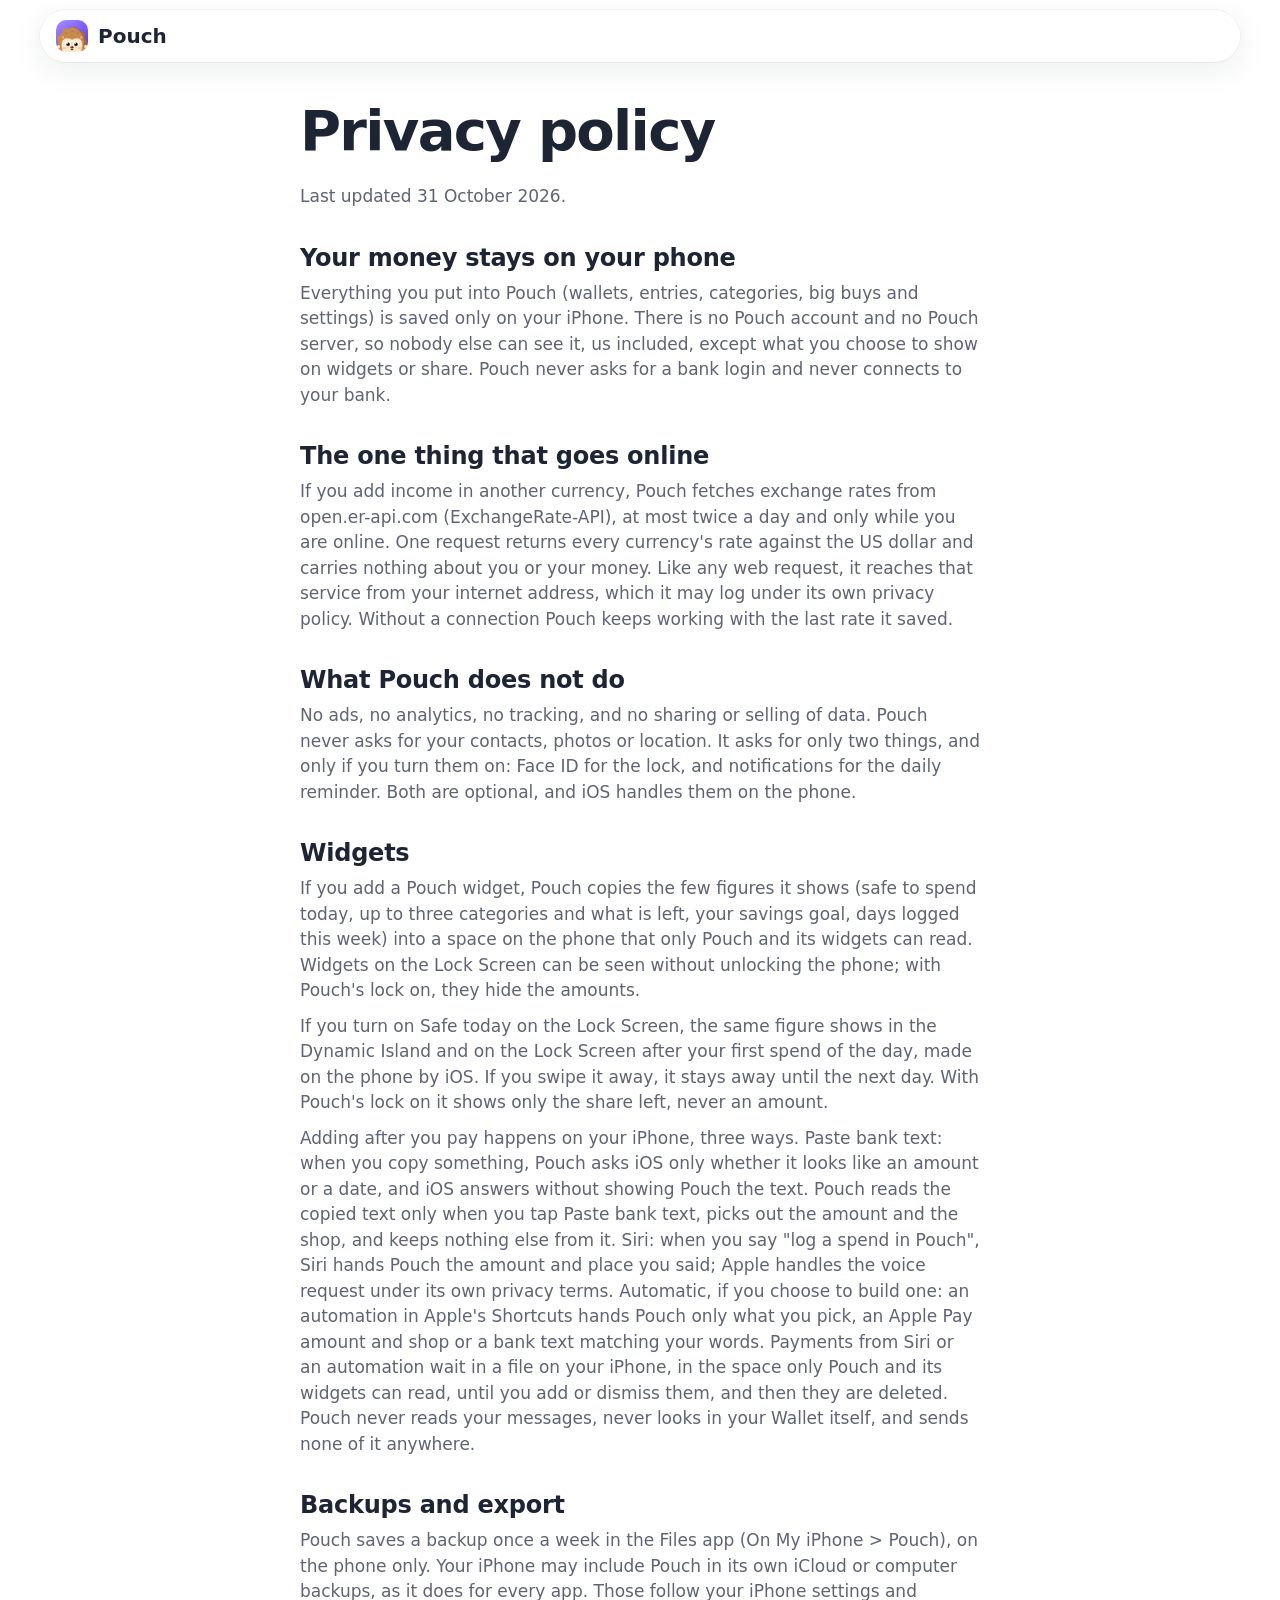
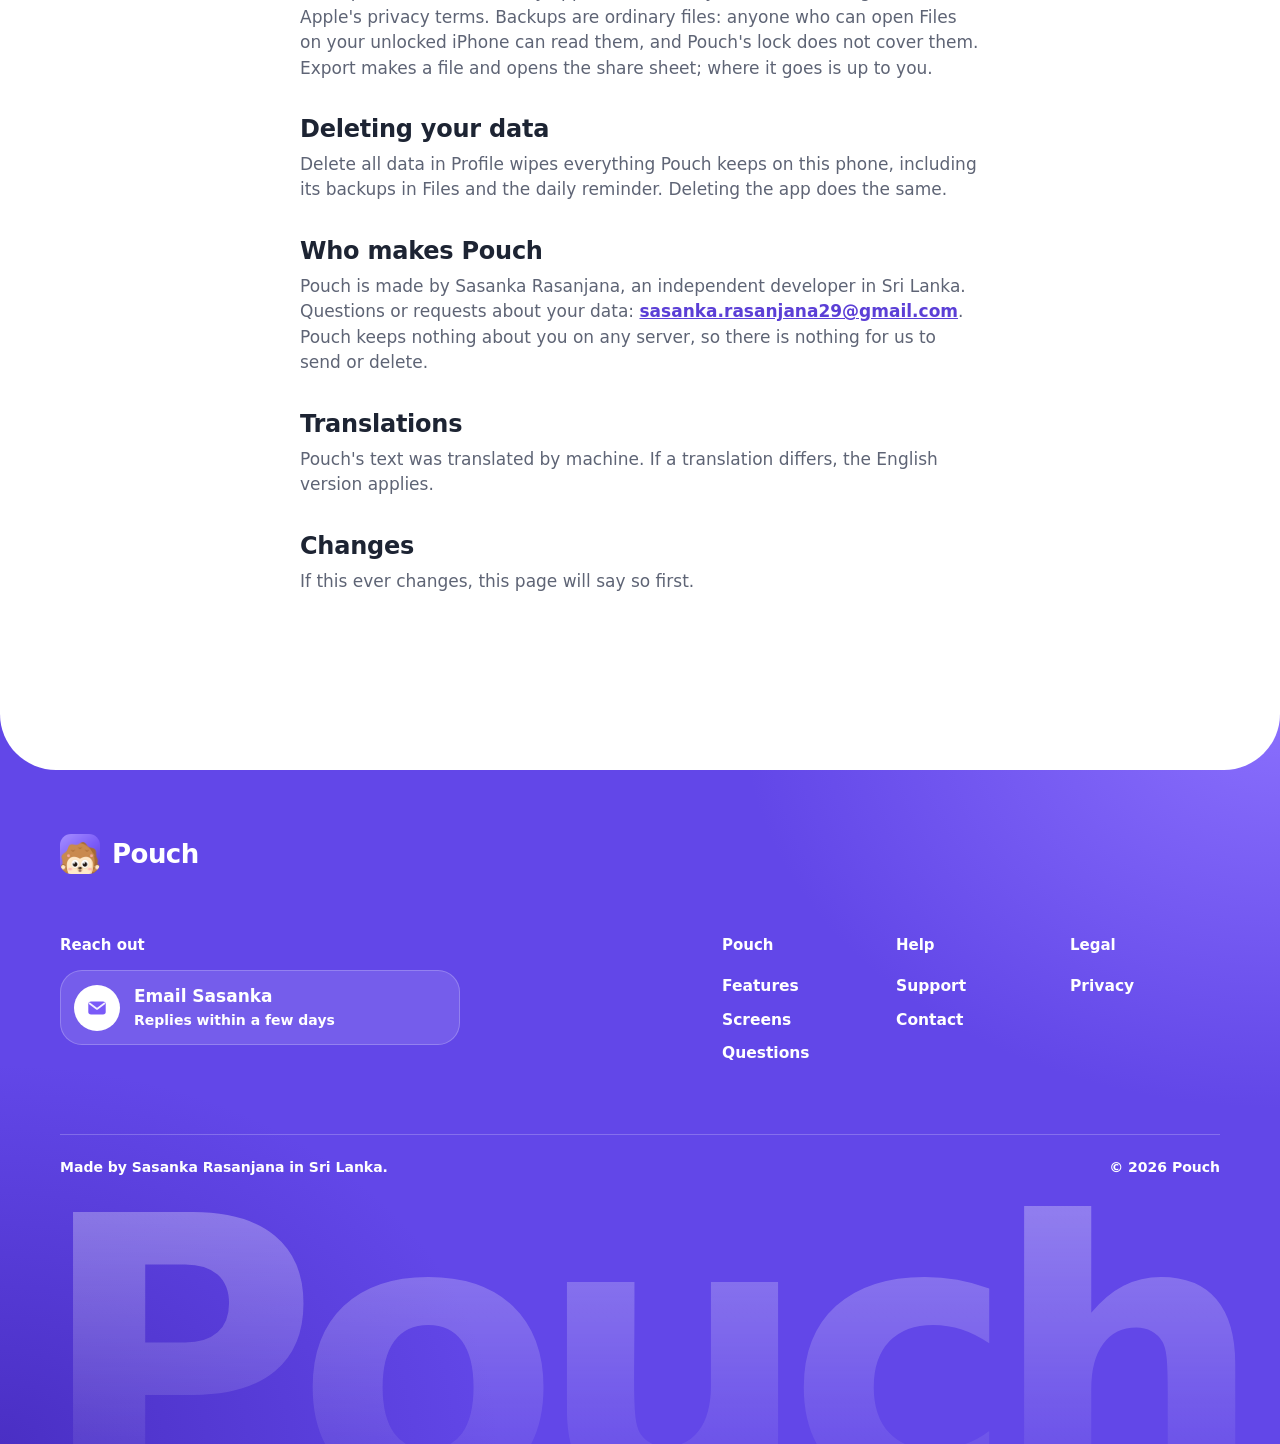
==== commit 038dfef7: "Match the app: wallets wording, Settings paths in Support, a new wallet page clip Entries copy says " ====
--- a/privacy.html
+++ b/privacy.html
@@ -7,7 +7,7 @@
 <meta name="description" content="How Pouch keeps your money on your iPhone: no account, no bank login, no tracking.">
 <link rel="icon" href="assets/favicon.png">
 <link rel="canonical" href="https://sasankarasanjana29.github.io/hedge-site/privacy.html">
-<link rel="stylesheet" href="site.css?v=20261102k">
+<link rel="stylesheet" href="site.css?v=20261104a">
 </head>
 <body>
 <header class="nav lifted"><a class="brand" href="index.html"><img src="assets/icon-180.png" alt="" width="32" height="32"><span>Pouch</span></a></header>
@@ -15,7 +15,7 @@
 <h1>Privacy policy</h1>
 <p>Last updated 31 October 2026.</p>
 <h2>Your money stays on your phone</h2>
-<p>Everything you put into Pouch (accounts, entries, categories, big buys and settings) is saved only on your iPhone. There is no Pouch account and no Pouch server, so nobody else can see it, us included, except what you choose to show on widgets or share. Pouch never asks for a bank login and never connects to your bank.</p>
+<p>Everything you put into Pouch (wallets, entries, categories, big buys and settings) is saved only on your iPhone. There is no Pouch account and no Pouch server, so nobody else can see it, us included, except what you choose to show on widgets or share. Pouch never asks for a bank login and never connects to your bank.</p>
 <h2>The one thing that goes online</h2>
 <p>If you add income in another currency, Pouch fetches exchange rates from open.er-api.com (ExchangeRate-API), at most twice a day and only while you are online. One request returns every currency&#x27;s rate against the US dollar and carries nothing about you or your money. Like any web request, it reaches that service from your internet address, which it may log under its own privacy policy. Without a connection Pouch keeps working with the last rate it saved.</p>
 <h2>What Pouch does not do</h2>
--- a/site.css
+++ b/site.css
@@ -516,7 +516,7 @@
    Copy sits on white so it reads like the rest of the page; the colour lives on a flat stage that holds the
    whole phone. Only the tabs get the app's chunky press: a face on a base of the same shape, 4pt lower. */
 .screens { margin-top: 140px; }
-.tabs { display: grid; grid-template-columns: repeat(5, minmax(0, 1fr)); gap: 12px; margin-top: 36px; padding: 2px 2px 6px; }
+.tabs { display: grid; grid-template-columns: repeat(6, minmax(0, 1fr)); gap: 12px; margin-top: 36px; padding: 2px 2px 6px; }
 .tab { display: flex; align-items: center; gap: 10px; min-width: 0; height: 58px; padding: 0 14px 0 10px; border: 0; border-radius: 18px; background: #fff; box-shadow: 0 0 0 2px var(--line), 0 4px 0 2px var(--line); color: var(--soft); font: inherit; font-weight: 800; font-size: 16px; white-space: nowrap; cursor: pointer; transition: transform .1s ease, box-shadow .1s ease, background .15s ease, color .15s ease; }
 .tab:hover { color: var(--ink); }
 .tab:active { transform: translateY(4px); box-shadow: 0 0 0 2px var(--line), 0 0 0 2px var(--line); }
@@ -543,6 +543,7 @@
 .st-green { background: linear-gradient(160deg, #C6F59A, #89E219 60%, #62D20A); }
 .st-gold { background: linear-gradient(160deg, #FFE88A, #FFC800 60%, #FFB300); }
 .st-pink { background: linear-gradient(160deg, #FFD6E9, #FF9AC8 60%, #FF7BB5); }
+.st-orange { background: linear-gradient(160deg, #FFD9A8, #FF9600 60%, #FF8A00); }
 /* Two white sparkles and a coin, as in the app's own moments */
 .deco { position: absolute; z-index: -1; pointer-events: none; }
 .stage .k1 { left: 40px; top: 44px; width: 38px; height: 38px; color: #fff; }
@@ -570,6 +571,12 @@
 .wordmark { margin: 28px 0 -5.4vw; text-align: center; white-space: nowrap; font-weight: 900; font-size: 30vw; line-height: .8; letter-spacing: -0.06em; color: transparent; background: linear-gradient(180deg, rgba(255, 255, 255, .3), rgba(255, 255, 255, .05) 85%); -webkit-background-clip: text; background-clip: text; user-select: none; }
 .footer :focus-visible { outline-color: #fff; }
 
+/* Six tabs: equal columns while they fit, then each as wide as its label, then a row that scrolls */
+@media (max-width: 1180px) { .tabs { grid-template-columns: repeat(6, auto); } }
+@media (max-width: 900px) and (min-width: 761px) {
+  .tabs { grid-template-columns: none; grid-auto-flow: column; grid-auto-columns: max-content; overflow-x: auto; scrollbar-width: none; margin-left: -20px; margin-right: -20px; padding: 2px 20px 8px; }
+  .tabs::-webkit-scrollbar { display: none; }
+}
 @media (max-width: 1080px) {
   .panel { grid-template-columns: minmax(0, 1fr) 380px; gap: 40px; }
   .stage .phone { width: 220px; }
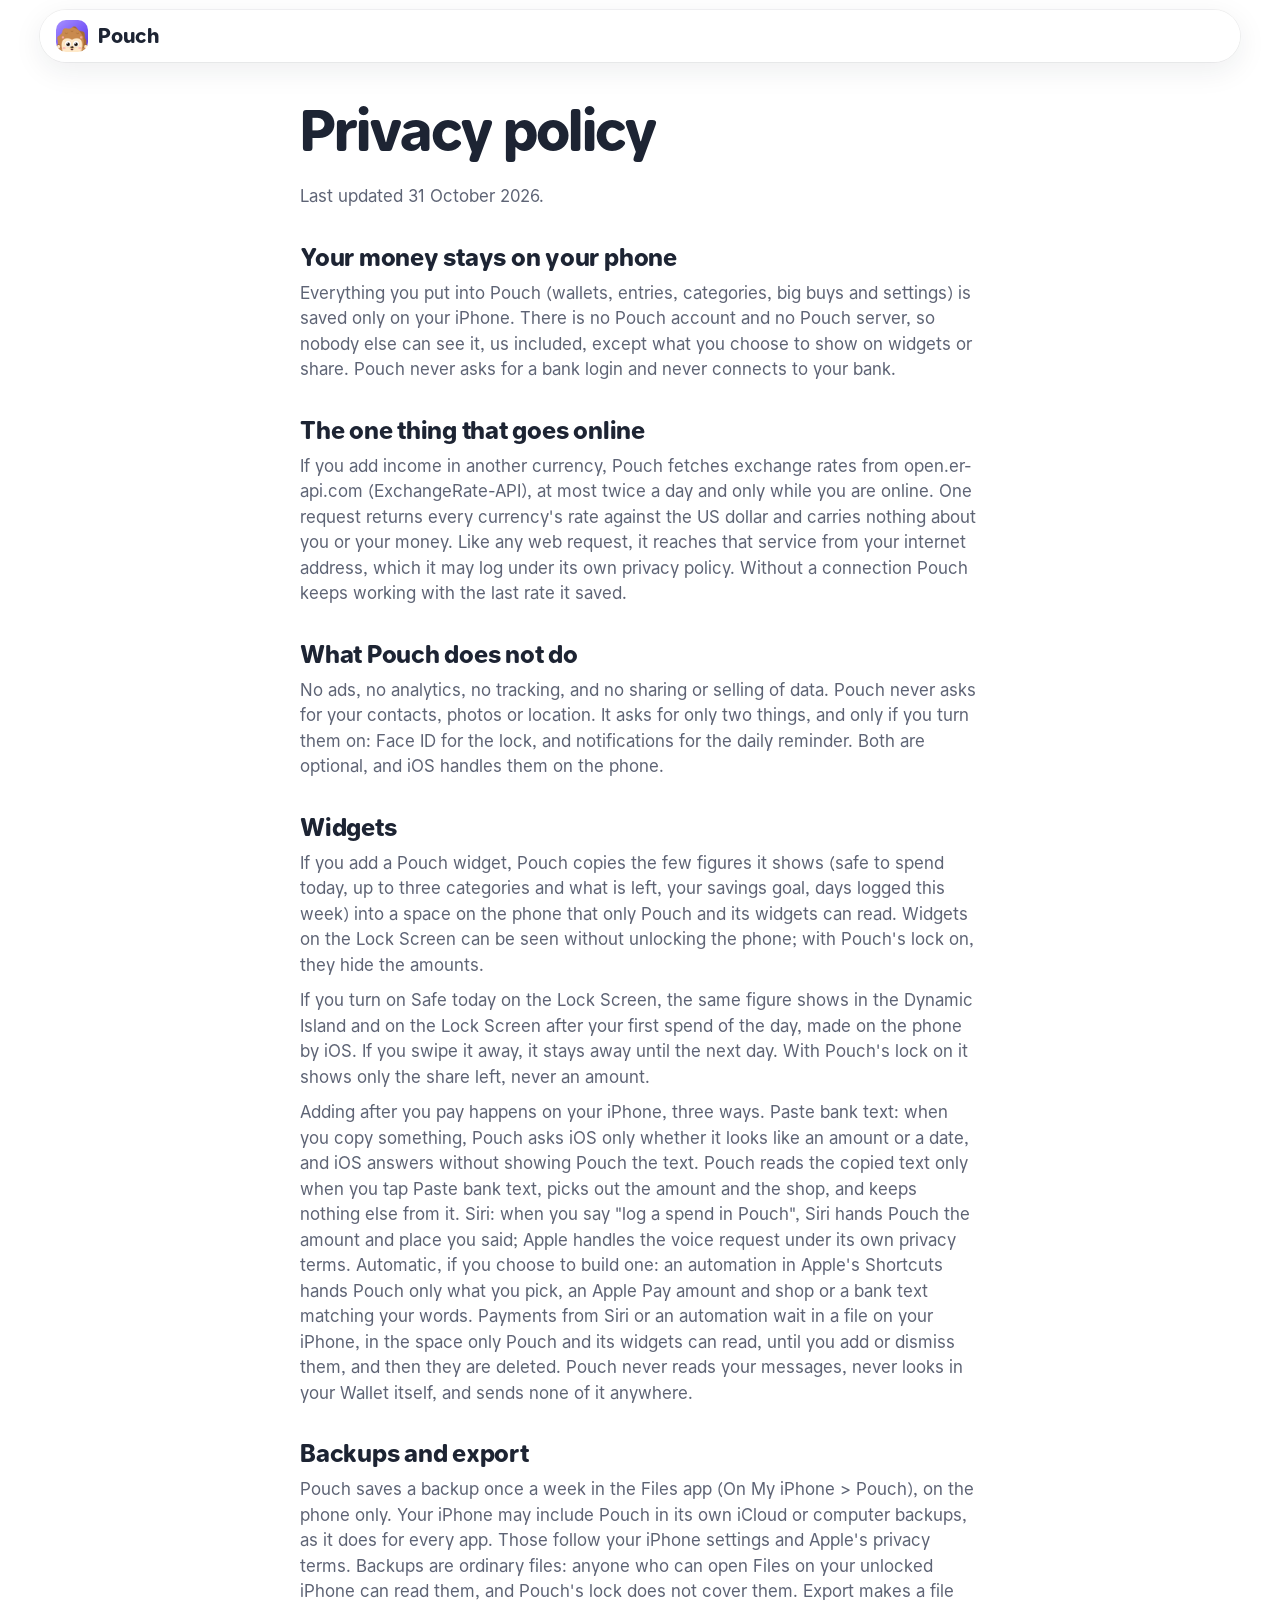
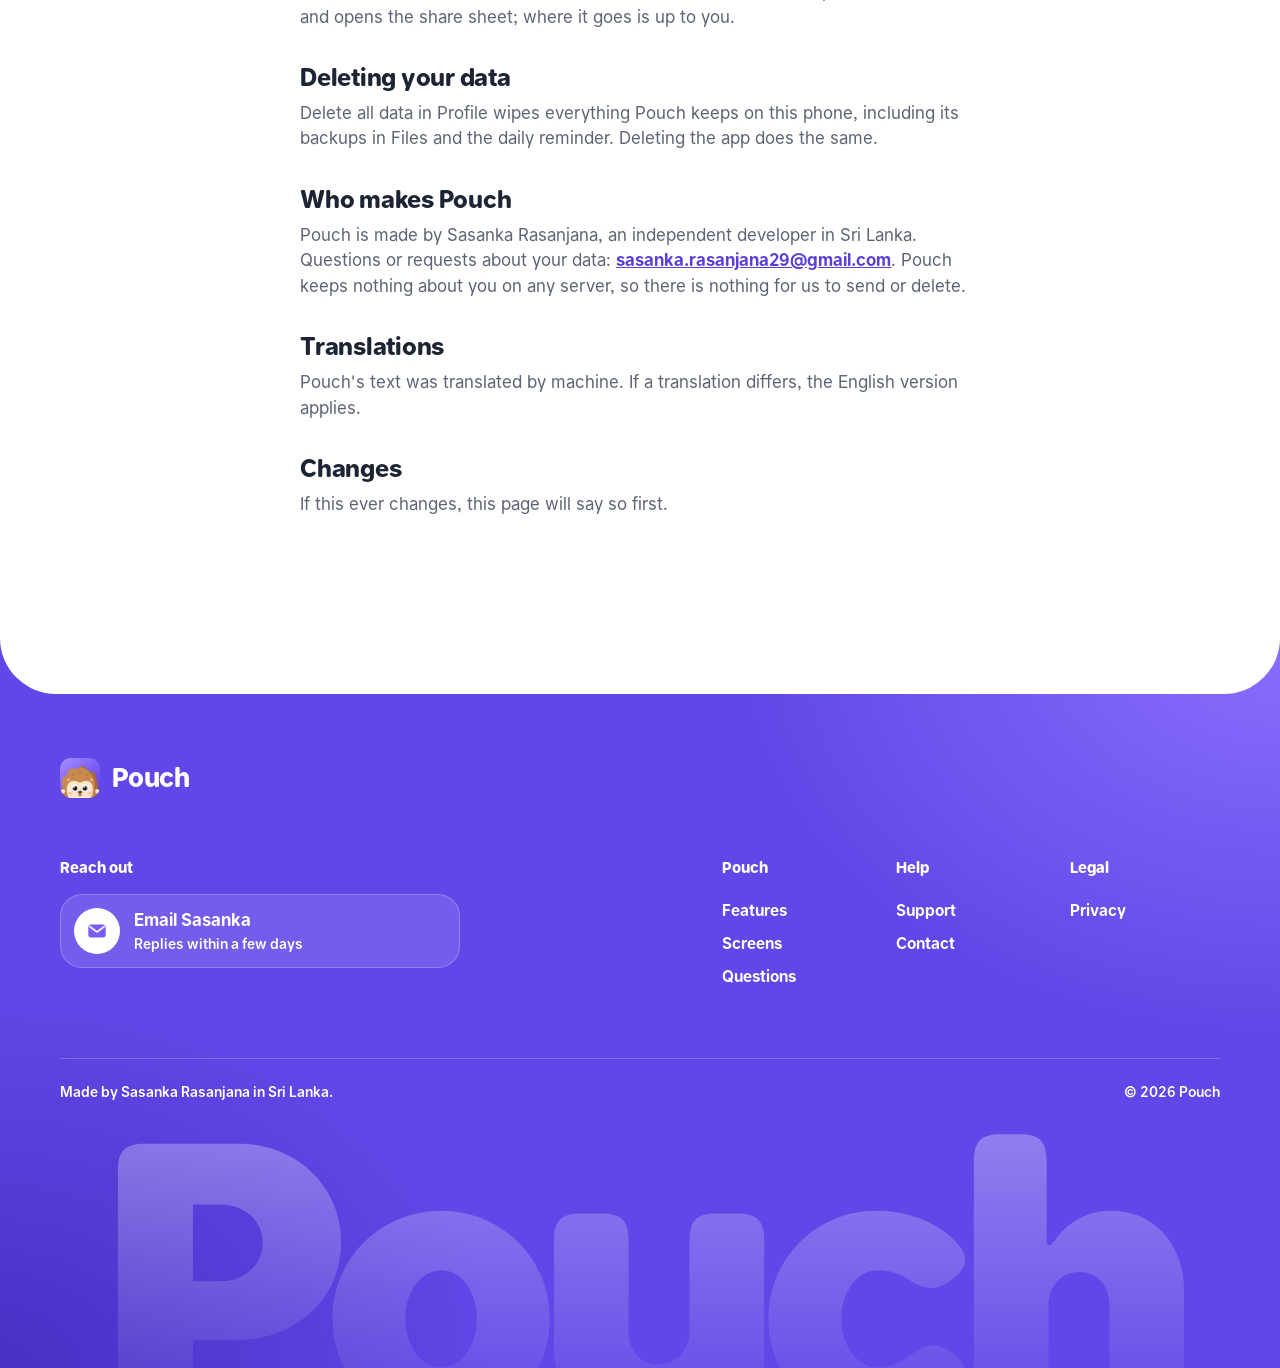
==== commit c9c2f414: "Allo for all text: the same friendly rounded face as the app, self-hosted Co-Authored-By: Claude Opu" ====
--- a/privacy.html
+++ b/privacy.html
@@ -7,7 +7,7 @@
 <meta name="description" content="How Pouch keeps your money on your iPhone: no account, no bank login, no tracking.">
 <link rel="icon" href="assets/favicon.png">
 <link rel="canonical" href="https://sasankarasanjana29.github.io/hedge-site/privacy.html">
-<link rel="stylesheet" href="site.css?v=20261104a">
+<link rel="stylesheet" href="site.css?v=20261117b">
 </head>
 <body>
 <header class="nav lifted"><a class="brand" href="index.html"><img src="assets/icon-180.png" alt="" width="32" height="32"><span>Pouch</span></a></header>
--- a/site.css
+++ b/site.css
@@ -1,7 +1,15 @@
 /* Pouch site, direction A (the user's pick): a clean hero with the app composed around the phone,
    then a bento of features where every card draws the real piece of the app in its own style
    (palette.ts colours, chunky buttons, pot rings, the Dynamic Island), then the screens explained.
-   No web fonts, no third parties, no emoji. */
+   No third parties, no emoji. One typeface, Allo (Josh Puckett, SIL Open Font License, fonts/Allo-OFL.txt),
+   served from this site: the same friendly rounded face as the app. */
+
+@font-face { font-family: "Allo"; font-style: normal; font-weight: 400; font-display: swap; src: url("fonts/Allo-Regular.woff2") format("woff2"); }
+@font-face { font-family: "Allo"; font-style: normal; font-weight: 500; font-display: swap; src: url("fonts/Allo-Medium.woff2") format("woff2"); }
+@font-face { font-family: "Allo"; font-style: normal; font-weight: 600; font-display: swap; src: url("fonts/Allo-SemiBold.woff2") format("woff2"); }
+@font-face { font-family: "Allo"; font-style: normal; font-weight: 700; font-display: swap; src: url("fonts/Allo-Bold.woff2") format("woff2"); }
+@font-face { font-family: "Allo"; font-style: normal; font-weight: 800; font-display: swap; src: url("fonts/Allo-ExtraBold.woff2") format("woff2"); }
+@font-face { font-family: "Allo"; font-style: normal; font-weight: 900; font-display: swap; src: url("fonts/Allo-Black.woff2") format("woff2"); }
 
 :root {
   --page: #FFFFFF;
@@ -19,7 +27,7 @@
 * { box-sizing: border-box; }
 html { scroll-behavior: smooth; -webkit-text-size-adjust: 100%; }
 @media (prefers-reduced-motion: reduce) { html { scroll-behavior: auto; } }
-body { margin: 0; background: var(--page); color: var(--ink); font: 17px/1.5 ui-rounded, "SF Pro Rounded", -apple-system, system-ui, "Segoe UI", Roboto, sans-serif; -webkit-font-smoothing: antialiased; }
+body { margin: 0; background: var(--page); color: var(--ink); font: 17px/1.5 "Allo", ui-rounded, "SF Pro Rounded", -apple-system, system-ui, "Segoe UI", Roboto, sans-serif; -webkit-font-smoothing: antialiased; }
 img { max-width: 100%; display: block; }
 a { color: inherit; }
 h1, h2, h3 { margin: 0; font-weight: 800; letter-spacing: -0.03em; line-height: 1.04; }
@@ -403,15 +411,15 @@
 }
 .bento .tall .clip-phone { margin-bottom: 0; }
 /* The wardrobe clip framed on Hedge: the video fills a rounded window, held on the part where he is */
-.closeup { margin-top: auto; height: 172px; border-radius: 22px; overflow: hidden; background: #fff; box-shadow: 0 0 0 1px rgba(29, 36, 51, .06); }
-.closeup video.clip { width: 100%; height: 100%; aspect-ratio: auto; border-radius: 0; object-fit: cover; object-position: 50% 17%; }
+.closeup { margin-top: auto; aspect-ratio: 600 / 406; border-radius: 22px; overflow: hidden; background: #fff; box-shadow: 0 0 0 1px rgba(29, 36, 51, .06); }
+/* The clip is cut to just the gems, Hedge and his colours, so it shows whole at any width */
+.closeup video.clip { width: 100%; height: 100%; aspect-ratio: auto; border-radius: 0; object-fit: contain; }
 @media (max-width: 1080px) {
   .bento .tall .clip-phone { width: 220px; margin: 12px auto 0; }
 }
 @media (max-width: 760px) {
   .bento .tall .clip-phone { width: 190px; margin: 8px auto 0; }
   .bento .tall { padding-bottom: 26px; }
-  .closeup { height: 190px; }
 }
 @media (max-width: 760px) {
   .rows { padding: 4px 14px; }
@@ -516,7 +524,7 @@
    Copy sits on white so it reads like the rest of the page; the colour lives on a flat stage that holds the
    whole phone. Only the tabs get the app's chunky press: a face on a base of the same shape, 4pt lower. */
 .screens { margin-top: 140px; }
-.tabs { display: grid; grid-template-columns: repeat(6, minmax(0, 1fr)); gap: 12px; margin-top: 36px; padding: 2px 2px 6px; }
+.tabs { display: grid; grid-template-columns: repeat(7, minmax(max-content, 1fr)); gap: 12px; margin-top: 36px; padding: 2px 2px 6px; }
 .tab { display: flex; align-items: center; gap: 10px; min-width: 0; height: 58px; padding: 0 14px 0 10px; border: 0; border-radius: 18px; background: #fff; box-shadow: 0 0 0 2px var(--line), 0 4px 0 2px var(--line); color: var(--soft); font: inherit; font-weight: 800; font-size: 16px; white-space: nowrap; cursor: pointer; transition: transform .1s ease, box-shadow .1s ease, background .15s ease, color .15s ease; }
 .tab:hover { color: var(--ink); }
 .tab:active { transform: translateY(4px); box-shadow: 0 0 0 2px var(--line), 0 0 0 2px var(--line); }
@@ -544,6 +552,7 @@
 .st-gold { background: linear-gradient(160deg, #FFE88A, #FFC800 60%, #FFB300); }
 .st-pink { background: linear-gradient(160deg, #FFD6E9, #FF9AC8 60%, #FF7BB5); }
 .st-orange { background: linear-gradient(160deg, #FFD9A8, #FF9600 60%, #FF8A00); }
+.st-mint { background: linear-gradient(160deg, #C8F5E4, #4FD1A5 60%, #2EC193); }
 /* Two white sparkles and a coin, as in the app's own moments */
 .deco { position: absolute; z-index: -1; pointer-events: none; }
 .stage .k1 { left: 40px; top: 44px; width: 38px; height: 38px; color: #fff; }
@@ -572,7 +581,7 @@
 .footer :focus-visible { outline-color: #fff; }
 
 /* Six tabs: equal columns while they fit, then each as wide as its label, then a row that scrolls */
-@media (max-width: 1180px) { .tabs { grid-template-columns: repeat(6, auto); } }
+@media (max-width: 1180px) { .tabs { grid-template-columns: repeat(7, auto); } }
 @media (max-width: 900px) and (min-width: 761px) {
   .tabs { grid-template-columns: none; grid-auto-flow: column; grid-auto-columns: max-content; overflow-x: auto; scrollbar-width: none; margin-left: -20px; margin-right: -20px; padding: 2px 20px 8px; }
   .tabs::-webkit-scrollbar { display: none; }
@@ -631,3 +640,23 @@
   .z1 { opacity: 1; left: 85%; top: 6%; }
   .z2 { opacity: 1; left: 79%; top: 14%; }
 }
+
+/* ---------- A stack of coins at the left edge, after Clucky's clock wheels (wide screens only) ----------
+   Seen edge on and drawn in grey so it stays behind the page. site.js adds the coins; each one drops on as
+   you read further, so the stack is full at the foot of the page. */
+.side-stack { position: fixed; left: -245px; top: 50%; z-index: 0; width: 360px; height: 560px; transform: translateY(-46%); pointer-events: none; display: none; filter: grayscale(1); opacity: .45; }
+@media (min-width: 1320px) { .side-stack { display: block; } }
+.stack { position: absolute; inset: 0; }
+.sc { position: absolute; left: 30px; bottom: 30px; width: 300px; height: 70px; border-radius: 50%; background: linear-gradient(180deg, #FFE27A, #F2B21A 55%, #C98A06); box-shadow: inset 0 -10px 0 #B97E06, inset 0 4px 0 rgba(255, 255, 255, .55); transform: translateY(calc(var(--i) * -32px - 90px)); opacity: 0; transition: transform .5s cubic-bezier(.34, 1.4, .64, 1), opacity .25s ease; }
+.sc.on { opacity: 1; transform: translateY(calc(var(--i) * -32px)); }
+main, .footer { position: relative; z-index: 1; }
+@media (prefers-reduced-motion: reduce) { .sc { transition: none; } }
+
+/* ---------- The name in the footer pops up letter by letter when it comes into view (site.js adds .pop) ---------- */
+.wordmark span { display: inline-block; background: inherit; -webkit-background-clip: text; background-clip: text; color: transparent; }
+.js .wordmark span { opacity: 0; transform: translateY(40%) scale(.6) rotate(-8deg); }
+.js .wordmark.pop span { animation: letter .6s cubic-bezier(.34, 1.56, .64, 1) both; }
+.wordmark.pop span:nth-child(2) { animation-delay: .08s; } .wordmark.pop span:nth-child(3) { animation-delay: .16s; }
+.wordmark.pop span:nth-child(4) { animation-delay: .24s; } .wordmark.pop span:nth-child(5) { animation-delay: .32s; }
+@keyframes letter { from { opacity: 0; transform: translateY(40%) scale(.6) rotate(-8deg); } to { opacity: 1; transform: none; } }
+@media (prefers-reduced-motion: reduce) { .js .wordmark span { opacity: 1; transform: none; } .js .wordmark.pop span { animation: none; } }
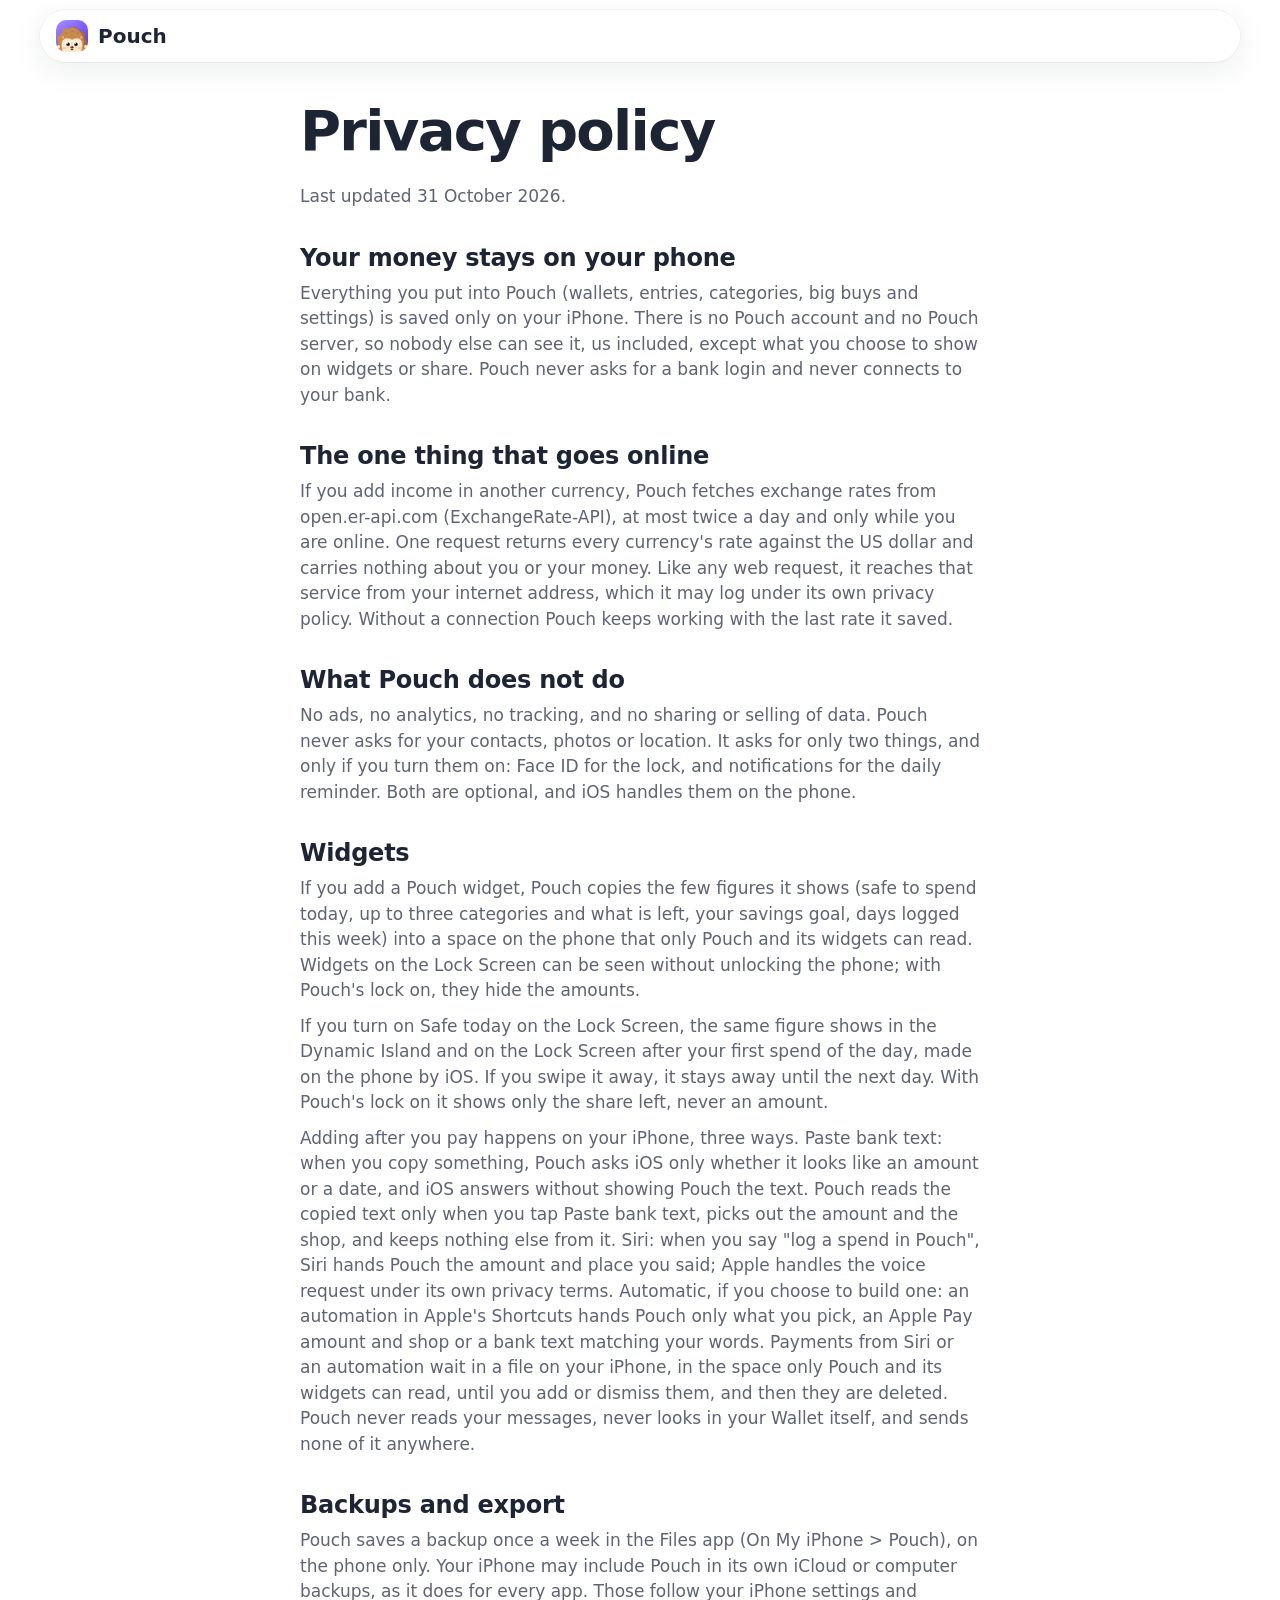
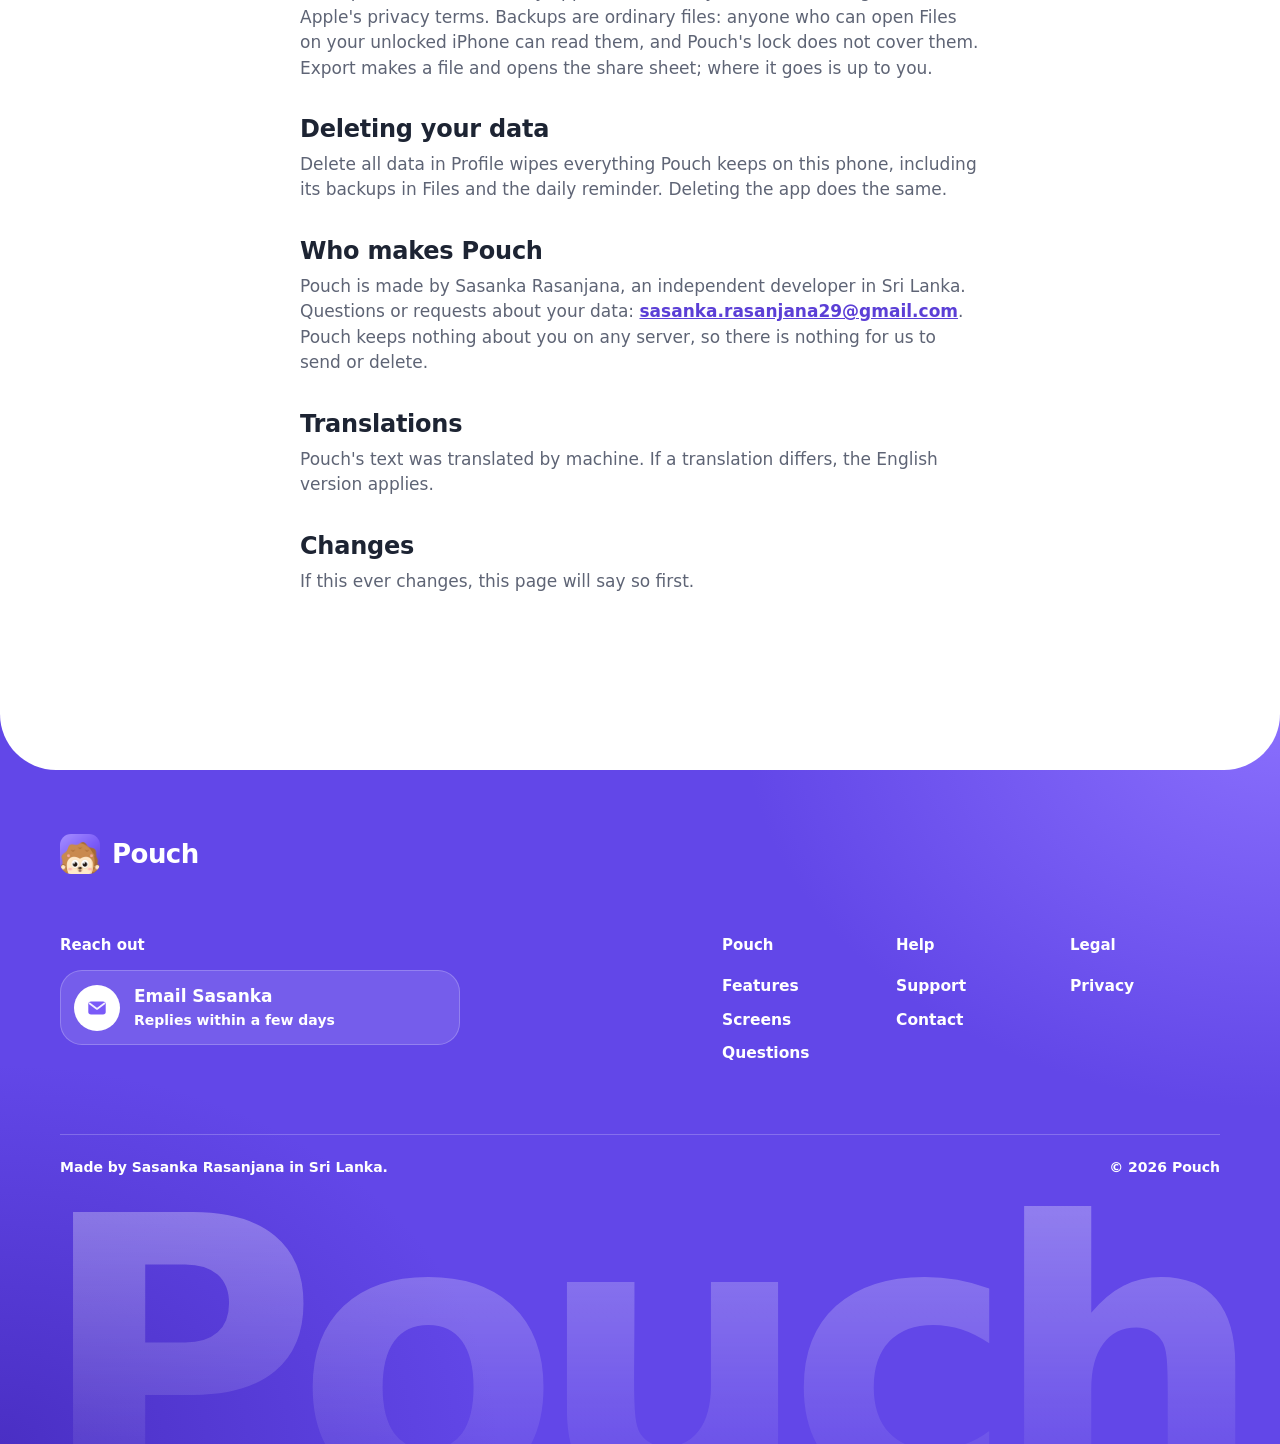
==== commit 03b4d419: "Revert "Allo for all text: the same friendly rounded face as the app, self-hosted" This reverts comm" ====
--- a/privacy.html
+++ b/privacy.html
@@ -7,7 +7,7 @@
 <meta name="description" content="How Pouch keeps your money on your iPhone: no account, no bank login, no tracking.">
 <link rel="icon" href="assets/favicon.png">
 <link rel="canonical" href="https://sasankarasanjana29.github.io/hedge-site/privacy.html">
-<link rel="stylesheet" href="site.css?v=20261117b">
+<link rel="stylesheet" href="site.css?v=20261104a">
 </head>
 <body>
 <header class="nav lifted"><a class="brand" href="index.html"><img src="assets/icon-180.png" alt="" width="32" height="32"><span>Pouch</span></a></header>
--- a/site.css
+++ b/site.css
@@ -1,15 +1,7 @@
 /* Pouch site, direction A (the user's pick): a clean hero with the app composed around the phone,
    then a bento of features where every card draws the real piece of the app in its own style
    (palette.ts colours, chunky buttons, pot rings, the Dynamic Island), then the screens explained.
-   No third parties, no emoji. One typeface, Allo (Josh Puckett, SIL Open Font License, fonts/Allo-OFL.txt),
-   served from this site: the same friendly rounded face as the app. */
-
-@font-face { font-family: "Allo"; font-style: normal; font-weight: 400; font-display: swap; src: url("fonts/Allo-Regular.woff2") format("woff2"); }
-@font-face { font-family: "Allo"; font-style: normal; font-weight: 500; font-display: swap; src: url("fonts/Allo-Medium.woff2") format("woff2"); }
-@font-face { font-family: "Allo"; font-style: normal; font-weight: 600; font-display: swap; src: url("fonts/Allo-SemiBold.woff2") format("woff2"); }
-@font-face { font-family: "Allo"; font-style: normal; font-weight: 700; font-display: swap; src: url("fonts/Allo-Bold.woff2") format("woff2"); }
-@font-face { font-family: "Allo"; font-style: normal; font-weight: 800; font-display: swap; src: url("fonts/Allo-ExtraBold.woff2") format("woff2"); }
-@font-face { font-family: "Allo"; font-style: normal; font-weight: 900; font-display: swap; src: url("fonts/Allo-Black.woff2") format("woff2"); }
+   No web fonts, no third parties, no emoji. */
 
 :root {
   --page: #FFFFFF;
@@ -27,7 +19,7 @@
 * { box-sizing: border-box; }
 html { scroll-behavior: smooth; -webkit-text-size-adjust: 100%; }
 @media (prefers-reduced-motion: reduce) { html { scroll-behavior: auto; } }
-body { margin: 0; background: var(--page); color: var(--ink); font: 17px/1.5 "Allo", ui-rounded, "SF Pro Rounded", -apple-system, system-ui, "Segoe UI", Roboto, sans-serif; -webkit-font-smoothing: antialiased; }
+body { margin: 0; background: var(--page); color: var(--ink); font: 17px/1.5 ui-rounded, "SF Pro Rounded", -apple-system, system-ui, "Segoe UI", Roboto, sans-serif; -webkit-font-smoothing: antialiased; }
 img { max-width: 100%; display: block; }
 a { color: inherit; }
 h1, h2, h3 { margin: 0; font-weight: 800; letter-spacing: -0.03em; line-height: 1.04; }
